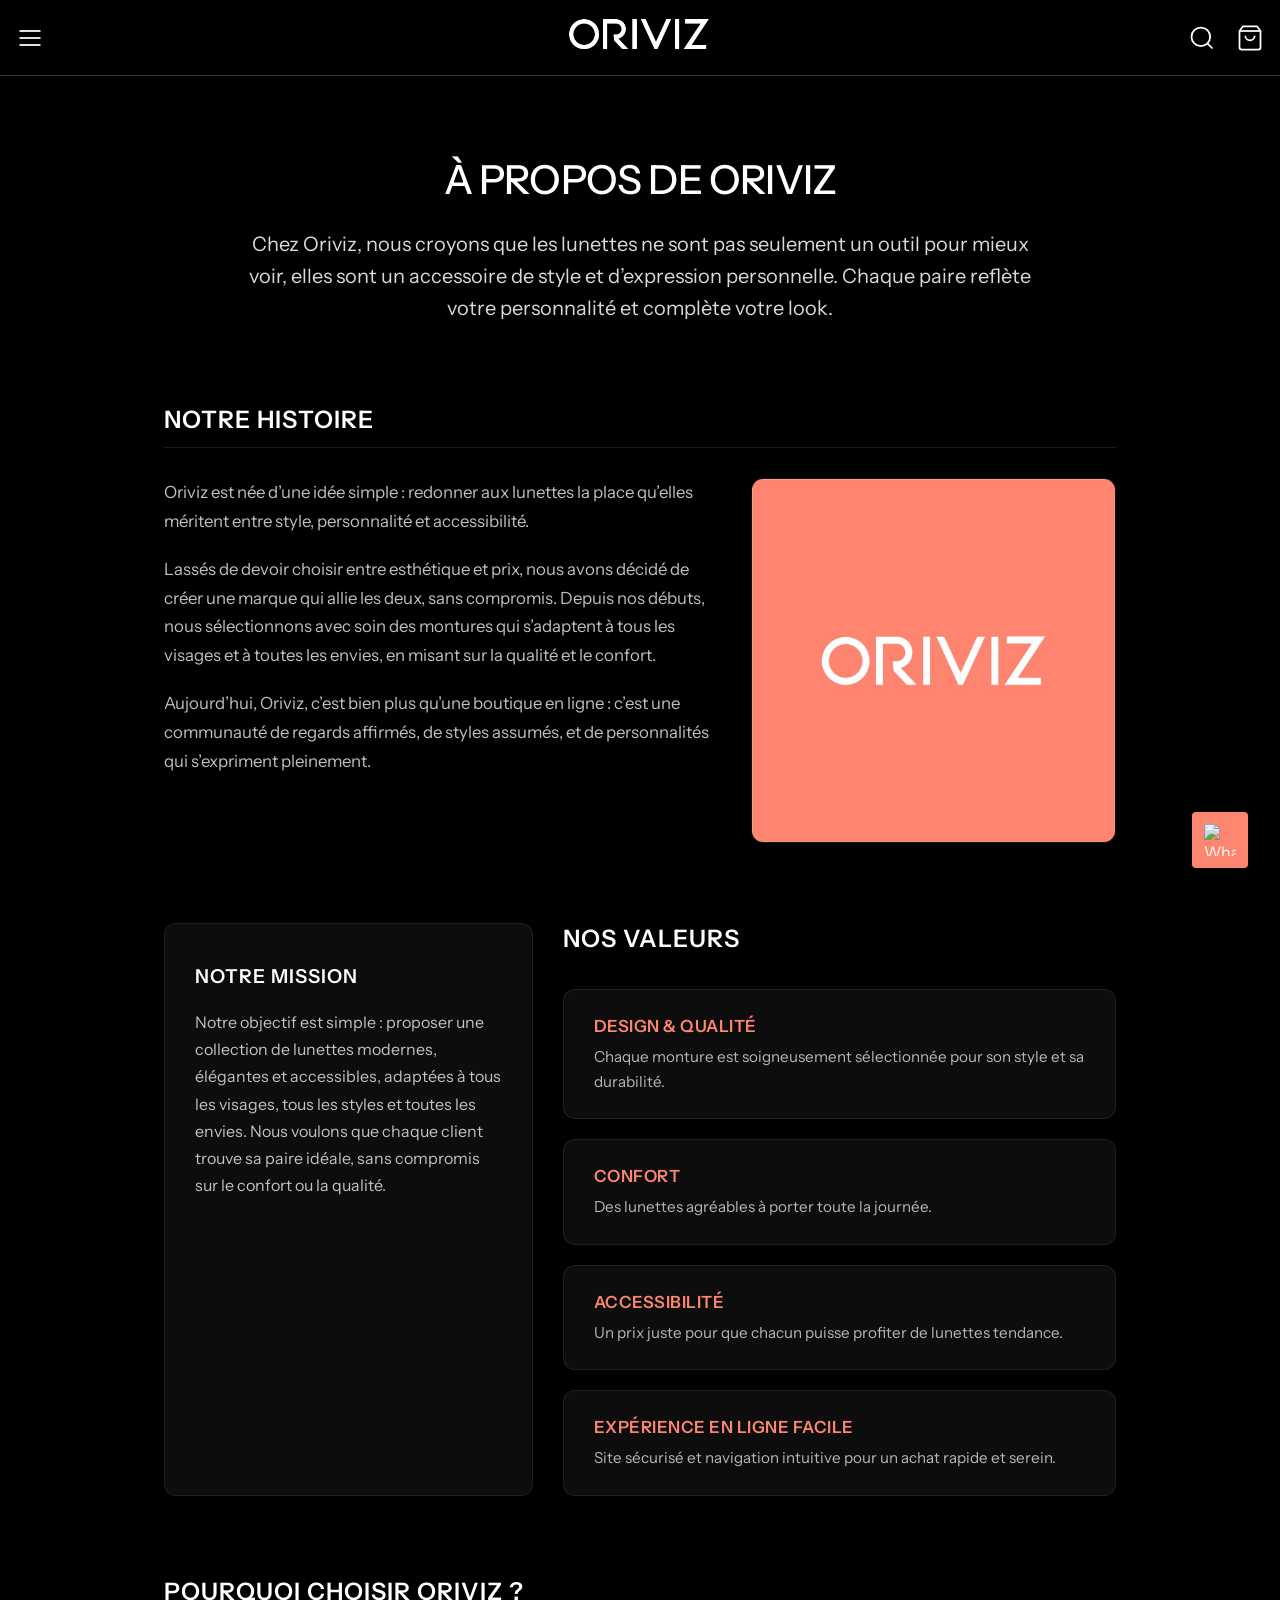
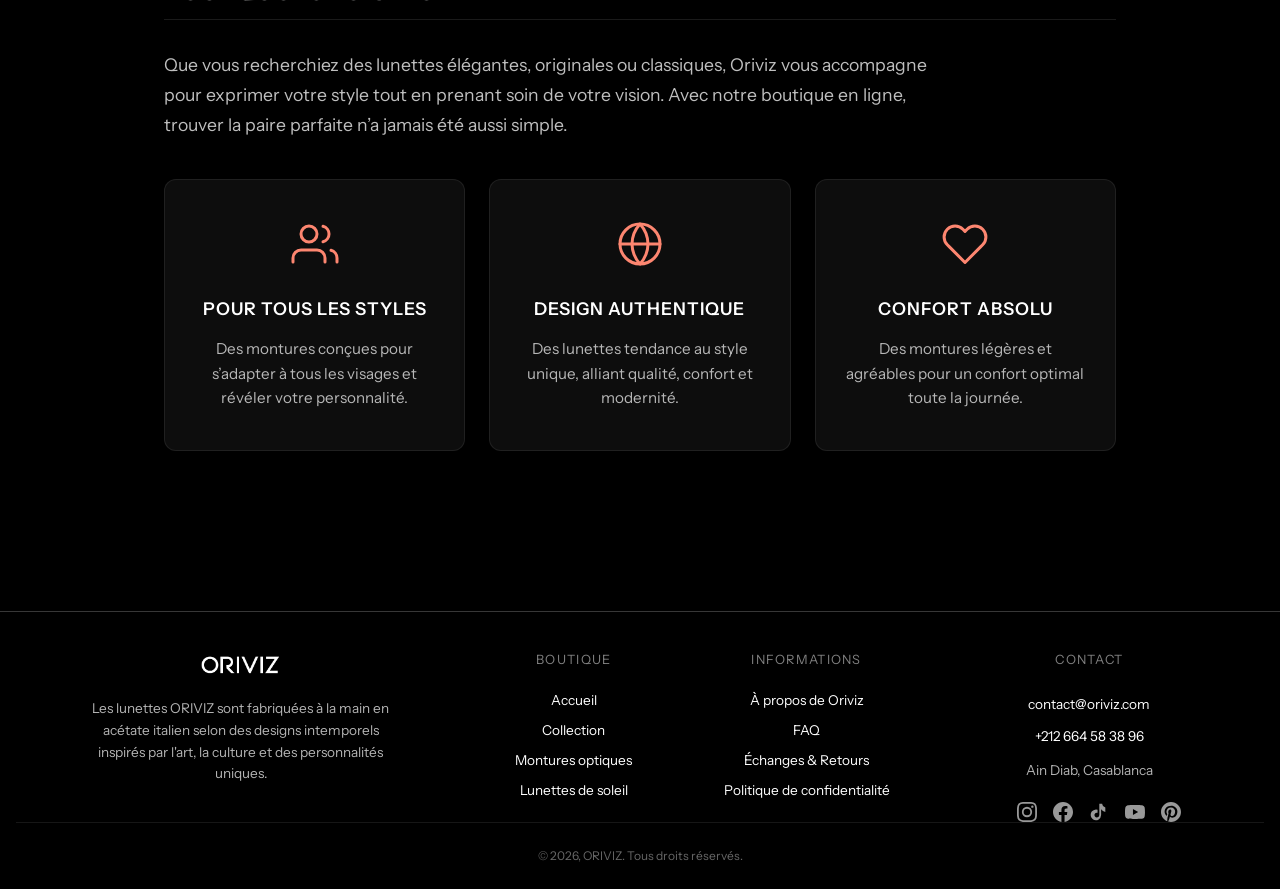
==== about.html @ ab77a243 "Initial commit – ORIVIZ website" ====
<!DOCTYPE html>
<html lang="fr">
<head>
  <meta charset="UTF-8">
  <meta name="viewport" content="width=device-width, initial-scale=1.0">
  <title>À Propos d'ORIVIZ | Histoire de la Marque &amp; Artisanat Marocain</title>
  <meta name="description" content="Découvrez l'histoire d'ORIVIZ : une marque marocaine de lunettes haut de gamme, artisanales, inspirées par l'art, le design et la culture urbaine.">
  <meta name="keywords" content="oriviz histoire, marque lunettes maroc, artisanat marocain, lunettes artisanales, brand lunettes casablanca, oriviz eyewear">
  <meta name="robots" content="index, follow">
  <meta property="og:title" content="À Propos d'ORIVIZ | Lunettes Artisanales au Maroc">
  <meta property="og:description" content="Oriviz redéfinit la lunetterie contemporaine avec des créations fabriquées à la main, inspirées par l'art et la culture.">
  <meta property="og:type" content="website">
  <meta property="og:locale" content="fr_MA">
  <link rel="stylesheet" href="/css/style.css">
  <link rel="icon" type="image/png" href="/images/favicon.png">
  <style>
    .about-page-main {
      flex: 1;
      padding: 80px 0;
      background-color: var(--color-bg);
      color: var(--color-text);
    }
    .about-container {
      max-width: 1000px;
      margin: 0 auto;
      padding: 0 24px;
    }
    
    /* Intro Hero */
    .about-hero {
      text-align: center;
      margin-bottom: 80px;
    }
    .about-title {
      font-size: 2.5rem;
      font-weight: 500;
      margin-bottom: 24px;
      text-transform: uppercase;
      letter-spacing: -0.02em;
      line-height: 1.2;
    }
    .about-subtitle {
      font-size: 1.25rem;
      line-height: 1.6;
      max-width: 800px;
      margin: 0 auto;
      color: rgba(255, 255, 255, 0.85);
      font-weight: 300;
    }

    /* Section styling */
    .about-section {
      margin-bottom: 80px;
    }
    .section-title {
      font-size: 1.5rem;
      font-weight: 600;
      text-transform: uppercase;
      letter-spacing: 1px;
      margin-bottom: 30px;
      border-bottom: 1px solid rgba(255, 255, 255, 0.1);
      padding-bottom: 12px;
      color: #ffffff;
    }

    /* Notre histoire grid */
    .history-grid {
      display: grid;
      grid-template-columns: 1fr;
      gap: 40px;
      line-height: 1.7;
      font-size: 1.05rem;
      color: rgba(255, 255, 255, 0.75);
    }
    @media (min-width: 768px) {
      .history-grid {
        grid-template-columns: 1.2fr 0.8fr;
        align-items: start;
      }
    }
    .history-text p {
      margin-bottom: 20px;
    }
    .history-text p:last-child {
      margin-bottom: 0;
    }

    /* Social Media Box */
    .social-box {
      background: #0d0d0d;
      border: 1px solid rgba(255, 255, 255, 0.08);
      border-radius: 12px;
      padding: 30px;
    }
    .social-box h3 {
      font-size: 1.1rem;
      font-weight: 600;
      text-transform: uppercase;
      letter-spacing: 1px;
      margin-bottom: 20px;
      color: #ffffff;
    }
    .social-links-list {
      display: flex;
      flex-direction: column;
      gap: 12px;
    }
    .social-item {
      display: flex;
      align-items: center;
      gap: 12px;
      color: rgba(255, 255, 255, 0.7);
      text-decoration: none;
      font-size: 0.95rem;
      transition: color var(--transition-fast), transform 0.2s ease;
    }
    .social-item:hover {
      color: var(--color-accent);
      transform: translateX(4px);
    }
    .social-item svg {
      width: 20px;
      height: 20px;
      fill: currentColor;
    }

    /* Mission & Values Grid */
    .mission-values-grid {
      display: grid;
      grid-template-columns: 1fr;
      gap: 30px;
      margin-top: 40px;
    }
    @media (min-width: 768px) {
      .mission-values-grid {
        grid-template-columns: 1.2fr 1.8fr;
      }
    }
    .mission-card {
      background: #0d0d0d;
      border: 1px solid rgba(255, 255, 255, 0.08);
      border-radius: 12px;
      padding: 40px 30px;
      line-height: 1.7;
      color: rgba(255, 255, 255, 0.75);
    }
    .mission-card h3 {
      font-size: 1.2rem;
      font-weight: 600;
      color: #ffffff;
      margin-bottom: 20px;
      text-transform: uppercase;
      letter-spacing: 1px;
    }
    .values-list {
      display: flex;
      flex-direction: column;
      gap: 20px;
    }
    .value-item {
      background: #0d0d0d;
      border: 1px solid rgba(255, 255, 255, 0.08);
      border-radius: 12px;
      padding: 24px 30px;
      transition: border-color var(--transition-fast);
    }
    .value-item:hover {
      border-color: rgba(255, 255, 255, 0.2);
    }
    .value-item strong {
      color: var(--color-accent);
      font-weight: 600;
      font-size: 1.05rem;
      display: block;
      margin-bottom: 6px;
      text-transform: uppercase;
      letter-spacing: 0.5px;
    }
    .value-item p {
      margin: 0;
      font-size: 0.95rem;
      color: rgba(255, 255, 255, 0.7);
      line-height: 1.6;
    }

    /* Why Us Section */
    .why-intro {
      max-width: 800px;
      font-size: 1.1rem;
      line-height: 1.7;
      color: rgba(255, 255, 255, 0.75);
      margin-bottom: 40px;
    }
    .why-grid {
      display: grid;
      grid-template-columns: repeat(3, 1fr);
      gap: 24px;
    }
    @media (max-width: 768px) {
      .why-grid {
        grid-template-columns: 1fr;
      }
    }
    .why-card {
      background: #0d0d0d;
      border: 1px solid rgba(255, 255, 255, 0.08);
      border-radius: 12px;
      padding: 40px 30px;
      text-align: center;
      transition: transform 0.3s ease, border-color 0.3s ease;
    }
    .why-card:hover {
      transform: translateY(-4px);
      border-color: var(--color-accent);
    }
    .why-card-icon {
      width: 48px;
      height: 48px;
      margin: 0 auto 24px;
      color: var(--color-accent);
    }
    .why-card h3 {
      font-size: 1.1rem;
      font-weight: 600;
      color: #ffffff;
      margin-bottom: 16px;
      text-transform: uppercase;
      letter-spacing: 1px;
    }
    .why-card p {
      font-size: 0.95rem;
      color: rgba(255, 255, 255, 0.7);
      line-height: 1.6;
      margin: 0;
    }
  </style>
</head>
<body>

  <!-- ====== OVERLAY ====== -->
  <div id="overlay" class="overlay"></div>

  <!-- ====== MENU DRAWER ====== -->
  <aside class="menu-drawer" aria-label="Navigation menu">
    <div class="drawer-header">
      <span style="font-size:0.85rem;">Menu</span>
      <button id="btn-menu-close" class="drawer-close" aria-label="Close menu">
        <svg viewBox="0 0 24 24" stroke="currentColor" fill="none" stroke-width="1.5"><line x1="18" y1="6" x2="6" y2="18"/><line x1="6" y1="6" x2="18" y2="18"/></svg>
        Fermer
      </button>
    </div>
    <nav id="drawer-nav"></nav>
    <div class="drawer-footer">
      <a href="https://www.instagram.com/oriviz.eyewear/" target="_blank" rel="noopener" aria-label="Instagram" style="display: inline-flex; align-items: center; justify-content: center; opacity: 0.6; transition: opacity 0.2s; color: inherit;"><svg viewBox="0 0 24 24" width="20" height="20" fill="currentColor"><path d="M12 2.163c3.204 0 3.584.012 4.85.07 3.252.148 4.771 1.691 4.919 4.919.058 1.265.069 1.645.069 4.849 0 3.205-.012 3.584-.069 4.849-.149 3.225-1.664 4.771-4.919 4.919-1.266.058-1.644.07-4.85.07-3.204 0-3.584-.012-4.849-.07-3.26-.149-4.771-1.699-4.919-4.92-.058-1.265-.07-1.644-.07-4.849 0-3.204.013-3.583.07-4.849.149-3.227 1.664-4.771 4.919-4.919 1.266-.057 1.645-.069 4.849-.069zM12 0C8.741 0 8.333.014 7.053.072 2.695.272.273 2.69.073 7.051.014 8.333 0 8.741 0 12c0 3.259.014 3.668.072 4.948.2 4.358 2.618 6.78 6.98 6.98 1.281.058 1.689.072 4.948.072 3.259 0 3.668-.014 4.948-.072 4.354-.2 6.782-2.618 6.979-6.98.059-1.28.073-1.689.073-4.948 0-3.259-.014-3.667-.072-4.947-.196-4.354-2.617-6.78-6.979-6.98C15.668.014 15.259 0 12 0zm0 5.838a6.162 6.162 0 100 12.324 6.162 6.162 0 000-12.324zM12 16a4 4 0 110-8 4 4 0 010 8zm6.406-11.845a1.44 1.44 0 100 2.881 1.44 1.44 0 000-2.881z"/></svg></a>
      <a href="https://www.facebook.com/oriviz.eyewear" target="_blank" rel="noopener" aria-label="Facebook" style="display: inline-flex; align-items: center; justify-content: center; opacity: 0.6; transition: opacity 0.2s; color: inherit;"><svg viewBox="0 0 24 24" width="20" height="20" fill="currentColor"><path d="M24 12.073c0-6.627-5.373-12-12-12s-12 5.373-12 12c0 5.99 4.388 10.954 10.125 11.854v-8.385H7.078v-3.47h3.047V9.43c0-3.007 1.792-4.669 4.533-4.669 1.312 0 2.686.235 2.686.235v2.953H15.83c-1.491 0-1.956.925-1.956 1.874v2.25h3.328l-.532 3.47h-2.796v8.385C19.612 23.027 24 18.062 24 12.073z"/></svg></a>
      <a href="https://www.tiktok.com/@oriviz.eyewear" target="_blank" rel="noopener" aria-label="TikTok" style="display: inline-flex; align-items: center; justify-content: center; opacity: 0.6; transition: opacity 0.2s; color: inherit;"><svg viewBox="0 0 24 24" width="20" height="20" fill="currentColor"><path d="M19.59 6.69a4.83 4.83 0 0 1-3.77-4.25V2h-3.45v13.67a2.89 2.89 0 0 1-5.2 1.74 2.89 2.89 0 0 1 2.31-4.64 2.93 2.93 0 0 1 .8.11V9.4a6.27 6.27 0 0 0-3.11-.12A6.35 6.35 0 0 0 2 15.63a6.35 6.35 0 0 0 9.21 5.56 6.3 6.3 0 0 0 3.32-5.46V8.66A8.3 8.3 0 0 0 19.59 12V6.69z"/></svg></a>
      <a href="https://www.youtube.com/@oriviz.eyewear" target="_blank" rel="noopener" aria-label="YouTube" style="display: inline-flex; align-items: center; justify-content: center; opacity: 0.6; transition: opacity 0.2s; color: inherit;"><svg viewBox="0 0 24 24" width="20" height="20" fill="currentColor"><path d="M23.498 6.163a3.003 3.003 0 0 0-2.11-2.11C19.518 3.545 12 3.545 12 3.545s-7.518 0-9.388.507a3.003 3.003 0 0 0-2.11 2.11C0 8.033 0 12 0 12s0 3.967.502 5.837a3.003 3.003 0 0 0 2.11 2.11c1.87.507 9.388.507 9.388.507s7.518 0 9.388-.507a3.003 3.003 0 0 0 2.11-2.11C24 15.967 24 12 24 12s0-3.967-.502-5.837zM9.545 15.568V8.432L15.818 12l-6.273 3.568z"/></svg></a>
      <a href="https://www.pinterest.com/oriviz/" target="_blank" rel="noopener" aria-label="Pinterest" style="display: inline-flex; align-items: center; justify-content: center; opacity: 0.6; transition: opacity 0.2s; color: inherit;"><svg viewBox="0 0 24 24" width="20" height="20" fill="currentColor"><path d="M12 0C5.373 0 0 5.373 0 12c0 5.084 3.163 9.426 7.627 11.174-.105-.949-.2-2.405.042-3.441.218-.937 1.407-5.965 1.407-5.965s-.359-.719-.359-1.782c0-1.668.967-2.914 2.171-2.914 1.023 0 1.518.769 1.518 1.69 0 1.029-.655 2.568-.994 3.995-.283 1.194.599 2.169 1.777 2.169 2.133 0 3.772-2.249 3.772-5.495 0-2.873-2.064-4.882-5.012-4.882-3.414 0-5.418 2.561-5.418 5.207 0 1.031.397 2.138.893 2.738a.36.36 0 0 1 .083.345l-.333 1.36c-.053.22-.174.267-.402.161-1.499-.698-2.436-2.889-2.436-4.649 0-3.785 2.75-7.262 7.929-7.262 4.163 0 7.398 2.967 7.398 6.931 0 4.136-2.607 7.464-6.227 7.464-1.216 0-2.359-.631-2.75-1.378l-.748 2.853c-.27 1.029-.999 2.321-1.49 3.116C9.937 23.77 10.942 24 12 24c6.627 0 12-5.373 12-12S18.627 0 12 0z"/></svg></a>
      <a href="https://www.linkedin.com/company/oriviz/" target="_blank" rel="noopener" aria-label="LinkedIn" style="display: inline-flex; align-items: center; justify-content: center; opacity: 0.6; transition: opacity 0.2s; color: inherit;"><svg viewBox="0 0 24 24" width="20" height="20" fill="currentColor"><path d="M20.447 20.452h-3.554v-5.569c0-1.328-.027-3.037-1.852-3.037-1.853 0-2.136 1.445-2.136 2.939v5.667H9.351V9h3.414v1.561h.046c.477-.9 1.637-1.85 3.37-1.85 3.601 0 4.267 2.37 4.267 5.455v6.286zM5.337 7.433c-1.144 0-2.063-.926-2.063-2.065 0-1.138.92-2.063 2.063-2.063 1.14 0 2.064.925 2.064 2.063 0 1.139-.925 2.065-2.064 2.065zm1.782 13.019H3.555V9h3.564v11.452zM22.225 0H1.771C.792 0 0 .774 0 1.729v20.542C0 23.227.792 24 1.771 24h20.451C23.2 24 24 23.227 24 22.271V1.729C24 .774 23.2 0 22.222 0h.003z"/></svg></a>
    </div>
  </aside>

  <!-- ====== CART DRAWER ====== -->
  <aside class="cart-drawer" aria-label="Shopping cart">
    <div class="drawer-header">
      <div class="cart-title-row">
        <h2>Votre panier</h2>
        <span>(<span id="cart-count">0</span>)</span>
      </div>
      <button id="btn-cart-close" class="drawer-close" aria-label="Close cart">
        <svg viewBox="0 0 24 24" stroke="currentColor" fill="none" stroke-width="1.5"><line x1="18" y1="6" x2="6" y2="18"/><line x1="6" y1="6" x2="18" y2="18"/></svg>
        Fermer
      </button>
    </div>
    <div class="cart-items" id="cart-items"></div>
    <div id="cart-empty" class="cart-empty-msg">Votre panier est actuellement vide.</div>
    <div class="cart-footer" id="cart-footer-section" style="display:none;">
      <div class="cart-subtotal">
        <span>Sous-total</span>
        <span id="cart-subtotal-amount">0,00 DH</span>
      </div>
      <div class="cart-shipping-note">Livraison gratuite sur tout le Maroc.</div>
      <button id="btn-checkout" class="btn-checkout">Passer la commande</button>
      <a href="#" id="cart-continue-shopping" class="cart-continue">Continuer vos achats</a>
    </div>
  </aside>

  <!-- ====== SEARCH MODAL ====== -->
  <div id="search-modal" class="search-modal">
    <div class="search-modal-inner">
      <div class="search-input-wrap">
        <svg viewBox="0 0 24 24"><circle cx="11" cy="11" r="8"/><line x1="21" y1="21" x2="16.65" y2="16.65"/></svg>
        <input type="text" id="search-input" placeholder="Rechercher des produits..." autocomplete="off">
        <button id="search-close" style="font-size:0.85rem;opacity:0.6;">ÉCHAP</button>
      </div>
      <div id="search-results" class="search-results"></div>
      <div class="search-close-hint">Appuyez sur ÉCHAP ou cliquez à l'extérieur pour fermer</div>
    </div>
  </div>

  <!-- ====== PRODUCT MODAL ====== -->
  <div id="product-modal" class="product-modal">
    <button id="modal-close" class="modal-close-btn" aria-label="Close">
      <svg viewBox="0 0 24 24" stroke="currentColor" fill="none" stroke-width="1.5"><line x1="18" y1="6" x2="6" y2="18"/><line x1="6" y1="6" x2="18" y2="18"/></svg>
    </button>
    <div class="product-modal-content">
      <div class="modal-image">
        <img id="modal-product-image" src="" alt="">
      </div>
      <div class="modal-details">
        <h2 id="modal-product-name"></h2>
        <div class="modal-price" id="modal-product-price"></div>
        <p class="modal-desc" id="modal-product-desc"></p>
        <button id="modal-add-btn" class="modal-add-btn" data-id="">Ajouter au panier</button>
      </div>
    </div>
  </div>

  <!-- ====== HEADER ====== -->
  <header class="site-header">
    <div class="header-inner">
      <div class="header-left">
        <button id="btn-menu" class="header-btn btn-menu-toggle" aria-label="Open menu">
          <svg viewBox="0 0 24 24"><line x1="3" y1="6" x2="21" y2="6"/><line x1="3" y1="12" x2="21" y2="12"/><line x1="3" y1="18" x2="21" y2="18"/></svg>
        </button>
      </div>

      <div class="header-center">
        <a href="/" class="logo-link">
          <img class="logo-img" src="/images/logo.png" alt="ORIVIZ">
        </a>
      </div>

      <div class="header-right">
        <button id="btn-search" class="header-btn" aria-label="Search">
          <svg viewBox="0 0 24 24"><circle cx="11" cy="11" r="8"/><line x1="21" y1="21" x2="16.65" y2="16.65"/></svg>
        </button>
        <button id="btn-cart" class="header-btn" aria-label="Cart">
          <svg viewBox="0 0 24 24"><path d="M6 2L3 6v14a2 2 0 002 2h14a2 2 0 002-2V6l-3-4z"/><line x1="3" y1="6" x2="21" y2="6"/><path d="M16 10a4 4 0 01-8 0"/></svg>
          <span id="header-cart-count" class="cart-count" style="display:none;">0</span>
        </button>
      </div>
    </div>
  </header>

  <!-- ====== MAIN CONTENT ====== -->
  <main class="about-page-main">
    <div class="about-container">
      
      <!-- Hero Header -->
      <section class="about-hero">
        <h1 class="about-title">À propos de Oriviz</h1>
        <p class="about-subtitle">
          Chez Oriviz, nous croyons que les lunettes ne sont pas seulement un outil pour mieux voir, elles sont un accessoire de style et d’expression personnelle. Chaque paire reflète votre personnalité et complète votre look.
        </p>
      </section>

      <!-- Notre histoire section -->
      <section class="about-section">
        <h2 class="section-title">Notre histoire</h2>
        <div class="history-grid">
          <div class="history-text">
            <p>
              Oriviz est née d’une idée simple : redonner aux lunettes la place qu’elles méritent entre style, personnalité et accessibilité.
            </p>
            <p>
              Lassés de devoir choisir entre esthétique et prix, nous avons décidé de créer une marque qui allie les deux, sans compromis. Depuis nos débuts, nous sélectionnons avec soin des montures qui s’adaptent à tous les visages et à toutes les envies, en misant sur la qualité et le confort.
            </p>
            <p>
              Aujourd’hui, Oriviz, c’est bien plus qu’une boutique en ligne : c’est une communauté de regards affirmés, de styles assumés, et de personnalités qui s’expriment pleinement.
            </p>
          </div>
          
          <div class="history-side">
            <div class="about-brand-img-wrap">
              <img src="/images/oriviz-brand.png" alt="Oriviz Brand" style="width: 100%; border-radius: 12px; display: block; border: 1px solid rgba(255,255,255,0.08);">
            </div>
          </div>
        </div>
      </section>

      <!-- Notre mission & Nos valeurs section -->
      <section class="about-section">
        <div class="mission-values-grid">
          <!-- Mission -->
          <div class="mission-card">
            <h3>Notre mission</h3>
            <p>
              Notre objectif est simple : proposer une collection de lunettes modernes, élégantes et accessibles, adaptées à tous les visages, tous les styles et toutes les envies. Nous voulons que chaque client trouve sa paire idéale, sans compromis sur le confort ou la qualité.
            </p>
          </div>
          
          <!-- Values -->
          <div class="values-list">
            <h2 class="section-title" style="margin-bottom:15px; border-bottom:none; padding-bottom:0;">Nos valeurs</h2>
            <div class="value-item">
              <strong>Design & qualité</strong>
              <p>Chaque monture est soigneusement sélectionnée pour son style et sa durabilité.</p>
            </div>
            <div class="value-item">
              <strong>Confort</strong>
              <p>Des lunettes agréables à porter toute la journée.</p>
            </div>
            <div class="value-item">
              <strong>Accessibilité</strong>
              <p>Un prix juste pour que chacun puisse profiter de lunettes tendance.</p>
            </div>
            <div class="value-item">
              <strong>Expérience en ligne facile</strong>
              <p>Site sécurisé et navigation intuitive pour un achat rapide et serein.</p>
            </div>
          </div>
        </div>
      </section>

      <!-- Pourquoi choisir Oriviz section -->
      <section class="about-section">
        <h2 class="section-title">Pourquoi choisir Oriviz ?</h2>
        <p class="why-intro">
          Que vous recherchiez des lunettes élégantes, originales ou classiques, Oriviz vous accompagne pour exprimer votre style tout en prenant soin de votre vision. Avec notre boutique en ligne, trouver la paire parfaite n’a jamais été aussi simple.
        </p>
        <div class="why-grid">
          <!-- Card 1 -->
          <div class="why-card">
            <svg class="why-card-icon" viewBox="0 0 24 24" fill="none" stroke="currentColor" stroke-width="1.5" stroke-linecap="round" stroke-linejoin="round">
              <path d="M17 21v-2a4 4 0 0 0-4-4H5a4 4 0 0 0-4 4v2"></path>
              <circle cx="9" cy="7" r="4"></circle>
              <path d="M23 21v-2a4 4 0 0 0-3-3.87"></path>
              <path d="M16 3.13a4 4 0 0 1 0 7.75"></path>
            </svg>
            <h3>Pour Tous les Styles</h3>
            <p>Des montures conçues pour s’adapter à tous les visages et révéler votre personnalité.</p>
          </div>

          <!-- Card 2 -->
          <div class="why-card">
            <svg class="why-card-icon" viewBox="0 0 24 24" fill="none" stroke="currentColor" stroke-width="1.5" stroke-linecap="round" stroke-linejoin="round">
              <circle cx="12" cy="12" r="10"></circle>
              <line x1="2" y1="12" x2="22" y2="12"></line>
              <path d="M12 2a15.3 15.3 0 0 1 4 10 15.3 15.3 0 0 1-4 10 15.3 15.3 0 0 1-4-10 15.3 15.3 0 0 1 4-10z"></path>
            </svg>
            <h3>Design Authentique</h3>
            <p>Des lunettes tendance au style unique, alliant qualité, confort et modernité.</p>
          </div>

          <!-- Card 3 -->
          <div class="why-card">
            <svg class="why-card-icon" viewBox="0 0 24 24" fill="none" stroke="currentColor" stroke-width="1.5" stroke-linecap="round" stroke-linejoin="round">
              <path d="M20.84 4.61a5.5 5.5 0 0 0-7.78 0L12 5.67l-1.06-1.06a5.5 5.5 0 0 0-7.78 7.78l1.06 1.06L12 21.23l7.78-7.78 1.06-1.06a5.5 5.5 0 0 0 0-7.78z"></path>
            </svg>
            <h3>Confort Absolu</h3>
            <p>Des montures légères et agréables pour un confort optimal toute la journée.</p>
          </div>
        </div>
      </section>

    </div>
  </main>

  <!-- ====== FOOTER ====== -->
  <footer class="site-footer">
    <div class="footer-grid">
      <div class="footer-col">
        <h3>Boutique</h3>
        <div id="footer-links"></div>
      </div>
      <div class="footer-col">
        <h3>Informations</h3>
        <a href="/contact">Échanges &amp; Retours</a>
        <a href="/contact">FAQ</a>
        <a href="/contact">Politique de confidentialité</a>
      </div>
      <div class="footer-col">
        <h3>Suivez-nous</h3>
        <div class="footer-social-row" style="display: flex; gap: 16px; margin-top: 12px; align-items: center;">
          <a href="https://www.instagram.com/oriviz.eyewear/" target="_blank" rel="noopener" aria-label="Instagram" style="display: inline-flex; align-items: center; justify-content: center; opacity: 0.6; transition: opacity 0.2s; color: inherit;"><svg viewBox="0 0 24 24" width="20" height="20" fill="currentColor"><path d="M12 2.163c3.204 0 3.584.012 4.85.07 3.252.148 4.771 1.691 4.919 4.919.058 1.265.069 1.645.069 4.849 0 3.205-.012 3.584-.069 4.849-.149 3.225-1.664 4.771-4.919 4.919-1.266.058-1.644.07-4.85.07-3.204 0-3.584-.012-4.849-.07-3.26-.149-4.771-1.699-4.919-4.92-.058-1.265-.07-1.644-.07-4.849 0-3.204.013-3.583.07-4.849.149-3.227 1.664-4.771 4.919-4.919 1.266-.057 1.645-.069 4.849-.069zM12 0C8.741 0 8.333.014 7.053.072 2.695.272.273 2.69.073 7.051.014 8.333 0 8.741 0 12c0 3.259.014 3.668.072 4.948.2 4.358 2.618 6.78 6.98 6.98 1.281.058 1.689.072 4.948.072 3.259 0 3.668-.014 4.948-.072 4.354-.2 6.782-2.618 6.979-6.98.059-1.28.073-1.689.073-4.948 0-3.259-.014-3.667-.072-4.947-.196-4.354-2.617-6.78-6.979-6.98C15.668.014 15.259 0 12 0zm0 5.838a6.162 6.162 0 100 12.324 6.162 6.162 0 000-12.324zM12 16a4 4 0 110-8 4 4 0 010 8zm6.406-11.845a1.44 1.44 0 100 2.881 1.44 1.44 0 000-2.881z"/></svg></a>
          <a href="https://www.facebook.com/oriviz.eyewear" target="_blank" rel="noopener" aria-label="Facebook" style="display: inline-flex; align-items: center; justify-content: center; opacity: 0.6; transition: opacity 0.2s; color: inherit;"><svg viewBox="0 0 24 24" width="20" height="20" fill="currentColor"><path d="M24 12.073c0-6.627-5.373-12-12-12s-12 5.373-12 12c0 5.99 4.388 10.954 10.125 11.854v-8.385H7.078v-3.47h3.047V9.43c0-3.007 1.792-4.669 4.533-4.669 1.312 0 2.686.235 2.686.235v2.953H15.83c-1.491 0-1.956.925-1.956 1.874v2.25h3.328l-.532 3.47h-2.796v8.385C19.612 23.027 24 18.062 24 12.073z"/></svg></a>
          <a href="https://www.tiktok.com/@oriviz.eyewear" target="_blank" rel="noopener" aria-label="TikTok" style="display: inline-flex; align-items: center; justify-content: center; opacity: 0.6; transition: opacity 0.2s; color: inherit;"><svg viewBox="0 0 24 24" width="20" height="20" fill="currentColor"><path d="M19.59 6.69a4.83 4.83 0 0 1-3.77-4.25V2h-3.45v13.67a2.89 2.89 0 0 1-5.2 1.74 2.89 2.89 0 0 1 2.31-4.64 2.93 2.93 0 0 1 .8.11V9.4a6.27 6.27 0 0 0-3.11-.12A6.35 6.35 0 0 0 2 15.63a6.35 6.35 0 0 0 9.21 5.56 6.3 6.3 0 0 0 3.32-5.46V8.66A8.3 8.3 0 0 0 19.59 12V6.69z"/></svg></a>
          <a href="https://www.youtube.com/@oriviz.eyewear" target="_blank" rel="noopener" aria-label="YouTube" style="display: inline-flex; align-items: center; justify-content: center; opacity: 0.6; transition: opacity 0.2s; color: inherit;"><svg viewBox="0 0 24 24" width="20" height="20" fill="currentColor"><path d="M23.498 6.163a3.003 3.003 0 0 0-2.11-2.11C19.518 3.545 12 3.545 12 3.545s-7.518 0-9.388.507a3.003 3.003 0 0 0-2.11 2.11C0 8.033 0 12 0 12s0 3.967.502 5.837a3.003 3.003 0 0 0 2.11 2.11c1.87.507 9.388.507 9.388.507s7.518 0 9.388-.507a3.003 3.003 0 0 0 2.11-2.11C24 15.967 24 12 24 12s0-3.967-.502-5.837zM9.545 15.568V8.432L15.818 12l-6.273 3.568z"/></svg></a>
          <a href="https://www.pinterest.com/oriviz/" target="_blank" rel="noopener" aria-label="Pinterest" style="display: inline-flex; align-items: center; justify-content: center; opacity: 0.6; transition: opacity 0.2s; color: inherit;"><svg viewBox="0 0 24 24" width="20" height="20" fill="currentColor"><path d="M12 0C5.373 0 0 5.373 0 12c0 5.084 3.163 9.426 7.627 11.174-.105-.949-.2-2.405.042-3.441.218-.937 1.407-5.965 1.407-5.965s-.359-.719-.359-1.782c0-1.668.967-2.914 2.171-2.914 1.023 0 1.518.769 1.518 1.69 0 1.029-.655 2.568-.994 3.995-.283 1.194.599 2.169 1.777 2.169 2.133 0 3.772-2.249 3.772-5.495 0-2.873-2.064-4.882-5.012-4.882-3.414 0-5.418 2.561-5.418 5.207 0 1.031.397 2.138.893 2.738a.36.36 0 0 1 .083.345l-.333 1.36c-.053.22-.174.267-.402.161-1.499-.698-2.436-2.889-2.436-4.649 0-3.785 2.75-7.262 7.929-7.262 4.163 0 7.398 2.967 7.398 6.931 0 4.136-2.607 7.464-6.227 7.464-1.216 0-2.359-.631-2.75-1.378l-.748 2.853c-.27 1.029-.999 2.321-1.49 3.116C9.937 23.77 10.942 24 12 24c6.627 0 12-5.373 12-12S18.627 0 12 0z"/></svg></a>
          <a href="https://www.linkedin.com/company/oriviz/" target="_blank" rel="noopener" aria-label="LinkedIn" style="display: inline-flex; align-items: center; justify-content: center; opacity: 0.6; transition: opacity 0.2s; color: inherit;"><svg viewBox="0 0 24 24" width="20" height="20" fill="currentColor"><path d="M20.447 20.452h-3.554v-5.569c0-1.328-.027-3.037-1.852-3.037-1.853 0-2.136 1.445-2.136 2.939v5.667H9.351V9h3.414v1.561h.046c.477-.9 1.637-1.85 3.37-1.85 3.601 0 4.267 2.37 4.267 5.455v6.286zM5.337 7.433c-1.144 0-2.063-.926-2.063-2.065 0-1.138.92-2.063 2.063-2.063 1.14 0 2.064.925 2.064 2.063 0 1.139-.925 2.065-2.064 2.065zm1.782 13.019H3.555V9h3.564v11.452zM22.225 0H1.771C.792 0 0 .774 0 1.729v20.542C0 23.227.792 24 1.771 24h20.451C23.2 24 24 23.227 24 22.271V1.729C24 .774 23.2 0 22.222 0h.003z"/></svg></a>
        </div>
      </div>
    </div>
    <div class="footer-bottom">
      <span>&copy; 2026, ORIVIZ</span>
    </div>
  </footer>

  <!-- Scripts -->
  <script src="/js/config.js"></script>
  <script src="/js/cart.js"></script>
  <script src="/js/app.js"></script>
</body>
</html>
---- css/style.css ----
/* ============================================
   LOHAUSE CLONE — MAIN STYLESHEET
   ============================================ */

/* --- Google Fonts --- */
@import url('https://fonts.googleapis.com/css2?family=Instrument+Sans:ital,wght@0,400;0,500;0,600;0,700;1,400;1,700&display=swap');

/* --- CSS Variables / Design Tokens --- */
:root {
  --color-bg: #000000;
  --color-text: #ffffff;
  --color-accent: #FD8670;
  --color-accent-contrast: #ffffff;
  --color-gridline: #6e6e6e;
  --color-bg-alt: #111111;
  --color-product-bg: #EBEBEB;

  --font-body: 'Instrument Sans', sans-serif;
  --font-heading: 'Instrument Sans', sans-serif;

  --gridline-width: 1px;
  --border-color: rgba(110, 110, 110, 0.5);

  --transition-fast: 0.2s ease;
  --transition-medium: 0.35s cubic-bezier(0.4, 0, 0.2, 1);
  --transition-slow: 0.5s cubic-bezier(0.4, 0, 0.2, 1);

  --header-height: 75px;
  --drawer-width: 420px;
  --z-header: 100;
  --z-drawer: 200;
  --z-overlay: 150;
  --z-modal: 300;
}

/* --- Reset & Base --- */
*,
*::before,
*::after {
  margin: 0;
  padding: 0;
  box-sizing: border-box;
}

html {
  font-size: 100%;
  line-height: 1.5;
  scroll-behavior: smooth;
  -webkit-font-smoothing: antialiased;
  -moz-osx-font-smoothing: grayscale;
}

body {
  font-family: var(--font-body);
  font-weight: 400;
  background-color: var(--color-bg);
  color: var(--color-text);
  min-height: 100vh;
  display: flex;
  flex-direction: column;
  overflow-x: hidden;
}

::selection {
  background-color: var(--color-text);
  color: var(--color-bg);
}

a {
  color: inherit;
  text-decoration: none;
}

ul, ol {
  list-style: none;
}

img {
  max-width: 100%;
  height: auto;
  display: block;
}

button {
  font-family: inherit;
  cursor: pointer;
  border: none;
  background: none;
  color: inherit;
  font-size: inherit;
}

input {
  font-family: inherit;
  font-size: inherit;
}

/* --- Typography --- */
h1, h2, h3, h4, h5, h6 {
  font-family: var(--font-heading);
  font-weight: 400;
  line-height: 1.3;
  letter-spacing: 0;
}

/* ============================================
   HEADER / NAVBAR
   ============================================ */
.site-header {
  position: sticky;
  top: 0;
  z-index: var(--z-header);
  background-color: var(--color-bg);
  border-bottom: var(--gridline-width) solid var(--border-color);
  backdrop-filter: blur(12px);
  -webkit-backdrop-filter: blur(12px);
}

.header-inner {
  display: flex;
  align-items: center;
  justify-content: space-between;
  height: var(--header-height);
  padding: 0 1rem;
}

.header-left,
.header-right {
  display: flex;
  align-items: center;
  gap: 1.25rem;
  flex: 1;
}

.header-right {
  justify-content: flex-end;
}

.header-center {
  display: flex;
  align-items: center;
  justify-content: center;
}

.logo-link img {
  height: 54px;
  width: auto;
  transition: opacity var(--transition-fast);
}

.logo-link:hover img {
  opacity: 0.75;
}

.header-btn {
  display: flex;
  align-items: center;
  gap: 0.35rem;
  font-size: 0.85rem;
  letter-spacing: 0.02em;
  padding: 0.4rem 0;
  position: relative;
  transition: opacity var(--transition-fast);
}

.header-btn:hover {
  opacity: 0.7;
}

.header-btn svg {
  width: 28px;
  height: 28px;
  stroke: currentColor;
  fill: none;
  stroke-width: 1.5;
}

.cart-count {
  font-size: 0.75rem;
  min-width: 16px;
  height: 16px;
  display: inline-flex;
  align-items: center;
  justify-content: center;
  background: var(--color-accent);
  color: var(--color-accent-contrast);
  border-radius: 50%;
  font-weight: 600;
}



/* ============================================
   OVERLAY (shared)
   ============================================ */
.overlay {
  position: fixed;
  inset: 0;
  background: rgba(0, 0, 0, 0.6);
  z-index: var(--z-overlay);
  opacity: 0;
  visibility: hidden;
  transition: opacity var(--transition-medium), visibility var(--transition-medium);
  backdrop-filter: blur(4px);
}

.overlay.active {
  opacity: 1;
  visibility: visible;
}

/* ============================================
   MENU DRAWER
   ============================================ */
.menu-drawer {
  position: fixed;
  top: 0;
  left: 0;
  width: min(85vw, var(--drawer-width));
  height: 100vh;
  height: 100dvh;
  background-color: var(--color-bg);
  z-index: var(--z-drawer);
  transform: translateX(-100%);
  transition: transform var(--transition-slow);
  display: flex;
  flex-direction: column;
  border-right: var(--gridline-width) solid var(--border-color);
  overflow-y: auto;
}

.menu-drawer.open {
  transform: translateX(0);
}

.drawer-header {
  display: flex;
  align-items: center;
  justify-content: space-between;
  padding: 1rem;
  border-bottom: var(--gridline-width) solid var(--border-color);
  min-height: var(--header-height);
}

.drawer-close {
  font-size: 0.85rem;
  display: flex;
  align-items: center;
  gap: 0.35rem;
  transition: opacity var(--transition-fast);
}

.drawer-close:hover {
  opacity: 0.7;
}

.drawer-close svg {
  width: 18px;
  height: 18px;
}

.menu-drawer nav {
  padding: 2rem 1.5rem;
  display: flex;
  flex-direction: column;
  gap: 0;
}

.menu-drawer nav a {
  display: block;
  padding: 0.85rem 0;
  font-size: 1.1rem;
  border-bottom: var(--gridline-width) solid var(--border-color);
  transition: color var(--transition-fast), padding-left var(--transition-fast);
}

.menu-drawer nav a:hover {
  color: var(--color-accent);
  padding-left: 0.5rem;
}

.menu-drawer .drawer-footer {
  margin-top: auto;
  padding: 1.5rem;
  border-top: var(--gridline-width) solid var(--border-color);
  display: flex;
  align-items: center;
  gap: 1.25rem;
}

.menu-drawer .drawer-footer a {
  font-size: 0.8rem;
  opacity: 0.6;
  transition: opacity var(--transition-fast);
  display: inline-flex;
  align-items: center;
  justify-content: center;
}

.menu-drawer .drawer-footer a:hover {
  opacity: 1;
}

/* ============================================
   CART DRAWER
   ============================================ */
.cart-drawer {
  position: fixed;
  top: 0;
  right: 0;
  width: min(90vw, var(--drawer-width));
  height: 100vh;
  height: 100dvh;
  background-color: var(--color-bg);
  z-index: var(--z-drawer);
  transform: translateX(100%);
  transition: transform var(--transition-slow);
  display: flex;
  flex-direction: column;
  border-left: var(--gridline-width) solid var(--border-color);
}

.cart-drawer.open {
  transform: translateX(0);
}

.cart-drawer .drawer-header {
  flex-shrink: 0;
}

.cart-title-row {
  display: flex;
  align-items: baseline;
  gap: 0.5rem;
}

.cart-title-row h2 {
  font-size: 1rem;
  font-weight: 400;
}

.cart-title-row span {
  font-size: 0.8rem;
  opacity: 0.5;
}

.cart-items {
  flex: 1;
  overflow-y: auto;
  padding: 1rem;
}

.cart-empty-msg {
  text-align: center;
  padding: 3rem 1rem;
  opacity: 0.5;
  font-size: 0.9rem;
}

.cart-item {
  display: flex;
  gap: 1rem;
  padding: 1rem 0;
  border-bottom: var(--gridline-width) solid var(--border-color);
  animation: fadeSlideIn 0.3s ease;
}

@keyframes fadeSlideIn {
  from {
    opacity: 0;
    transform: translateY(8px);
  }
  to {
    opacity: 1;
    transform: translateY(0);
  }
}

.cart-item-image {
  width: 80px;
  height: 80px;
  flex-shrink: 0;
  background: var(--color-bg-alt);
  overflow: hidden;
}

.cart-item-image img {
  width: 100%;
  height: 100%;
  object-fit: cover;
}

.cart-item-details {
  flex: 1;
  display: flex;
  flex-direction: column;
  justify-content: space-between;
}

.cart-item-name {
  font-size: 0.85rem;
  font-weight: 500;
}

.cart-item-price {
  font-size: 0.8rem;
  opacity: 0.7;
}

.cart-item-actions {
  display: flex;
  align-items: center;
  gap: 0.75rem;
}

.qty-btn {
  width: 28px;
  height: 28px;
  display: flex;
  align-items: center;
  justify-content: center;
  border: var(--gridline-width) solid var(--border-color);
  font-size: 0.9rem;
  transition: all var(--transition-fast);
}

.qty-btn:hover {
  border-color: var(--color-accent);
  color: var(--color-accent);
}

.cart-item-qty {
  font-size: 0.85rem;
  min-width: 1.5rem;
  text-align: center;
}

.cart-item-remove {
  margin-left: auto;
  font-size: 0.75rem;
  text-decoration: underline;
  opacity: 0.5;
  transition: opacity var(--transition-fast);
}

.cart-item-remove:hover {
  opacity: 1;
}

.cart-footer {
  flex-shrink: 0;
  padding: 1rem;
  border-top: var(--gridline-width) solid var(--border-color);
}

.cart-subtotal {
  display: flex;
  justify-content: space-between;
  align-items: center;
  font-size: 0.9rem;
  margin-bottom: 0.5rem;
}

.cart-shipping-note {
  font-size: 0.75rem;
  opacity: 0.5;
  margin-bottom: 1rem;
}

.btn-checkout {
  display: block;
  width: 100%;
  padding: 0.85rem;
  text-align: center;
  background: var(--color-accent);
  color: var(--color-accent-contrast);
  font-weight: 600;
  font-size: 0.85rem;
  text-transform: uppercase;
  letter-spacing: 0.1em;
  border: var(--gridline-width) solid var(--color-accent);
  border-radius: 9999px;
  transition: all var(--transition-fast);
}

.btn-checkout:hover {
  background: var(--color-text);
  border-color: var(--color-text);
  color: var(--color-bg);
}

.btn-checkout::after {
  content: '\00a0\2192';
}

.cart-continue {
  display: block;
  text-align: center;
  margin-top: 0.75rem;
  font-size: 0.8rem;
  text-decoration: underline;
  opacity: 0.6;
  transition: opacity var(--transition-fast);
}

.cart-continue:hover {
  opacity: 1;
}

/* ============================================
   SEARCH MODAL
   ============================================ */
.search-modal {
  position: fixed;
  inset: 0;
  z-index: var(--z-modal);
  background: rgba(0,0,0,0.85);
  backdrop-filter: blur(12px);
  display: flex;
  align-items: flex-start;
  justify-content: center;
  padding-top: 15vh;
  opacity: 0;
  visibility: hidden;
  transition: opacity var(--transition-medium), visibility var(--transition-medium);
}

.search-modal.active {
  opacity: 1;
  visibility: visible;
}

.search-modal-inner {
  width: min(90vw, 600px);
  transform: translateY(-20px);
  transition: transform var(--transition-medium);
}

.search-modal.active .search-modal-inner {
  transform: translateY(0);
}

.search-input-wrap {
  display: flex;
  align-items: center;
  gap: 0.75rem;
  border-bottom: 2px solid var(--color-text);
  padding-bottom: 0.75rem;
}

.search-input-wrap svg {
  width: 22px;
  height: 22px;
  stroke: currentColor;
  fill: none;
  stroke-width: 1.5;
  flex-shrink: 0;
}

.search-input-wrap input {
  flex: 1;
  background: transparent;
  border: none;
  outline: none;
  color: var(--color-text);
  font-size: 1.25rem;
  letter-spacing: 0.02em;
}

.search-input-wrap input::placeholder {
  color: rgba(255,255,255,0.4);
}

.search-results {
  margin-top: 1.5rem;
  max-height: 50vh;
  overflow-y: auto;
}

.search-result-item {
  display: flex;
  align-items: center;
  gap: 1rem;
  padding: 0.75rem 0;
  border-bottom: var(--gridline-width) solid var(--border-color);
  cursor: pointer;
  transition: padding-left var(--transition-fast);
}

.search-result-item:hover {
  padding-left: 0.5rem;
}

.search-result-item img {
  width: 50px;
  height: 50px;
  object-fit: cover;
  background: var(--color-bg-alt);
}

.search-result-info {
  flex: 1;
}

.search-result-info .name {
  font-size: 0.9rem;
}

.search-result-info .price {
  font-size: 0.8rem;
  opacity: 0.6;
}

.search-close-hint {
  text-align: center;
  margin-top: 2rem;
  font-size: 0.75rem;
  opacity: 0.4;
}

/* ============================================
   MARQUEE / SCROLLING TEXT
   ============================================ */
.marquee-section {
  border-bottom: var(--gridline-width) solid var(--border-color);
  overflow: hidden;
  padding: 0.4rem 0;
  background: var(--color-bg);
}

.marquee-container {
  overflow: hidden;
  width: 100%;
}

.marquee-track {
  display: flex;
  width: max-content;
  animation: marquee-scroll 80s linear infinite;
}

.marquee-track span {
  white-space: nowrap;
  font-size: 0.62rem;
  letter-spacing: 0.15em;
  text-transform: uppercase;
  padding: 0 1.5rem;
  opacity: 0.7;
}

.marquee-track span::before {
  content: '\2022';
  margin-right: 1.5rem;
  color: inherit;
}

@keyframes marquee-scroll {
  0% {
    transform: translateX(0);
  }
  100% {
    transform: translateX(-50%);
  }
}

/* Yellow variant */
.marquee-section--accent {
  background: var(--color-accent);
  color: var(--color-accent-contrast);
}

.section--accent .section-heading {
  background: var(--color-accent);
  color: var(--color-accent-contrast);
}

.section--accent .product-card-info {
  background: var(--color-accent);
  color: var(--color-accent-contrast);
  border-top: var(--gridline-width) solid var(--border-color);
}

.section--accent .product-card-image {
  background: var(--color-product-bg);
}

.marquee-section--accent .marquee-track span {
  opacity: 1;
}

.marquee-section--accent .marquee-track span::before {
  color: var(--color-accent-contrast);
}

/* ============================================
   HERO SECTION
   ============================================ */
.hero-section {
  position: relative;
  width: 100%;
  overflow: hidden;
  border-bottom: var(--gridline-width) solid var(--border-color);
}

.hero-slider {
  position: relative;
  width: 100%;
  aspect-ratio: 16 / 9;
}

@media (max-width: 767px) {
  .hero-slider {
    aspect-ratio: 4 / 5;
  }
}

.hero-slide {
  position: absolute;
  inset: 0;
  opacity: 0;
  transition: opacity 1.2s ease;
}

.hero-slide.active {
  opacity: 1;
}

.hero-slide img {
  width: 100%;
  height: 100%;
  object-fit: cover;
}

.hero-overlay {
  position: absolute;
  inset: 0;
  background: linear-gradient(to top, rgba(0,0,0,0.5) 0%, transparent 50%);
}

.hero-content {
  position: absolute;
  inset: 0;
  display: flex;
  flex-direction: column;
  align-items: center;
  justify-content: center;
  text-align: center;
  padding: 24px;
  z-index: 10;
  background: rgba(0, 0, 0, 0.45);
}

.hero-title {
  font-size: 3rem;
  font-weight: 700;
  text-transform: uppercase;
  letter-spacing: -0.02em;
  margin-bottom: 16px;
  color: var(--color-accent);
  max-width: 800px;
  line-height: 1.15;
  text-shadow: 0 2px 10px rgba(0,0,0,0.4);
}

.hero-desc {
  font-size: 1.25rem;
  color: rgba(255, 255, 255, 0.9);
  max-width: 650px;
  margin-bottom: 32px;
  line-height: 1.5;
  text-shadow: 0 2px 8px rgba(0,0,0,0.4);
}

.hero-cta-btn {
  display: inline-block;
  padding: 16px 36px;
  background-color: var(--color-accent);
  color: var(--color-accent-contrast);
  font-weight: 600;
  text-transform: uppercase;
  letter-spacing: 0.08em;
  font-size: 0.85rem;
  border-radius: 9999px;
  text-decoration: none;
  transition: all var(--transition-fast);
  box-shadow: 0 4px 15px rgba(0, 0, 0, 0.2);
}

.hero-cta-btn:hover {
  transform: translateY(-2px);
  box-shadow: 0 6px 20px rgba(253, 134, 112, 0.45);
  background-color: #ff9883;
}

@media (max-width: 767px) {
  .hero-title {
    font-size: 2.2rem;
  }
  .hero-desc {
    font-size: 1rem;
    margin-bottom: 24px;
  }
  .hero-cta-btn {
    padding: 12px 28px;
    font-size: 0.8rem;
  }
}

/* ============================================
   BANNER IMAGE SECTIONS
   ============================================ */
.banner-section {
  width: 100%;
  border-bottom: var(--gridline-width) solid var(--border-color);
  overflow: hidden;
}

.banner-section img {
  width: 100%;
  display: block;
  transition: transform 0.8s ease;
}

.banner-section:hover img {
  transform: scale(1.02);
}

/* ============================================
   SECTION HEADER & FOOTER
   ============================================ */
.section-heading {
  text-align: center;
  padding: 0.9rem 1rem;
  border-bottom: var(--gridline-width) solid var(--border-color);
}

.section-heading h2 {
  font-size: 1.5rem;
  font-weight: 400;
  letter-spacing: 0.02em;
}

.section-footer {
  text-align: center;
  padding: 0.9rem 1rem;
}

.view-all-link {
  font-size: 0.85rem;
  color: rgba(255, 255, 255, 0.8);
  opacity: 1;
  transition: opacity var(--transition-fast), color var(--transition-fast);
  position: relative;
  text-transform: uppercase;
  letter-spacing: 0.05em;
  text-decoration: underline;
  text-underline-offset: 4px;
  font-weight: 600;
}

.view-all-link:hover {
  color: #ffffff;
}

/* ============================================
   PRODUCT GRID
   ============================================ */
.product-grid {
  display: grid;
  grid-template-columns: repeat(2, 1fr);
  gap: var(--gridline-width);
  background: var(--border-color);
  border-bottom: var(--gridline-width) solid var(--border-color);
}

@media (min-width: 768px) {
  .product-grid {
    grid-template-columns: repeat(3, 1fr);
  }
}

@media (min-width: 1024px) {
  .product-grid {
    grid-template-columns: repeat(4, 1fr);
  }
}

.product-card {
  background: var(--color-bg);
  cursor: pointer;
  position: relative;
  overflow: hidden;
}

.product-card-image {
  position: relative;
  aspect-ratio: 1;
  overflow: hidden;
  background: var(--color-product-bg);
}

.product-card-image img {
  width: 100%;
  height: 100%;
  object-fit: cover;
  transition: opacity 0.4s ease;
}

.product-card-image .img-hover {
  position: absolute;
  inset: 0;
  opacity: 0;
}

.product-card:hover .product-card-image .img-primary {
  opacity: 0;
}

.product-card:hover .product-card-image .img-hover {
  opacity: 1;
}

.product-card-info {
  padding: 1.25rem 1rem 1.5rem;
  text-align: center;
  display: flex;
  flex-direction: column;
  justify-content: space-between;
  text-transform: uppercase;
  letter-spacing: 0.05em;
}

.product-card-name {
  font-size: 0.95rem;
  margin-bottom: 0.5rem;
  font-weight: 600;
}

.product-card-price {
  font-size: 0.85rem;
}

/* ============================================
   ACCORDION / COLLAPSIBLE ROWS
   ============================================ */
.accordion-section {
  border-bottom: var(--gridline-width) solid var(--border-color);
  padding: 0;
}

.accordion-group-title {
  padding: 1.25rem 1rem;
  font-size: 1rem;
  font-weight: 400;
  letter-spacing: 0.02em;
  border-bottom: var(--gridline-width) solid var(--border-color);
}

.accordion-item {
  border-bottom: var(--gridline-width) solid var(--border-color);
}

.accordion-item:last-child {
  border-bottom: none;
}

.accordion-trigger {
  display: flex;
  align-items: center;
  justify-content: space-between;
  width: 100%;
  padding: 1rem;
  font-size: 0.9rem;
  text-align: left;
  transition: color var(--transition-fast);
}

.accordion-trigger:hover {
  color: var(--color-accent);
}

.accordion-trigger .icon-plus {
  width: 18px;
  height: 18px;
  position: relative;
  flex-shrink: 0;
}

.accordion-trigger .icon-plus::before,
.accordion-trigger .icon-plus::after {
  content: '';
  position: absolute;
  background: currentColor;
  transition: transform var(--transition-medium);
}

.accordion-trigger .icon-plus::before {
  width: 100%;
  height: 1px;
  top: 50%;
  left: 0;
}

.accordion-trigger .icon-plus::after {
  width: 1px;
  height: 100%;
  left: 50%;
  top: 0;
}

.accordion-item.open .accordion-trigger .icon-plus::after {
  transform: rotate(90deg);
  opacity: 0;
}

.accordion-content {
  max-height: 0;
  overflow: hidden;
  transition: max-height var(--transition-medium);
}

.accordion-content-inner {
  padding: 0 1rem 1.25rem;
  font-size: 0.85rem;
  line-height: 1.7;
  opacity: 0.75;
}

/* ============================================
   NEWSLETTER SECTION
   ============================================ */
.newsletter-section {
  background-color: var(--color-accent);
  border-top: var(--gridline-width) solid var(--border-color);
  border-bottom: var(--gridline-width) solid var(--border-color);
  padding: 1.5rem 24px;
}

.newsletter-container {
  max-width: 1200px;
  margin: 0 auto;
  display: flex;
  justify-content: space-between;
  align-items: center;
  flex-wrap: wrap;
  gap: 20px;
}

.newsletter-text {
  color: #000000;
  font-size: 0.95rem;
  font-weight: 500;
  margin: 0;
  line-height: 1.4;
}

.newsletter-form {
  display: flex;
  align-items: flex-end;
  gap: 24px;
  margin: 0;
  border-bottom: none;
  max-width: 100%;
}

.newsletter-form input {
  background: transparent;
  border: none;
  border-bottom: 1px solid #000000;
  outline: none;
  color: #000000;
  padding: 4px 0;
  font-size: 0.9rem;
  font-family: inherit;
  width: 250px;
  max-width: 100%;
  border-radius: 0;
}

.newsletter-form input::placeholder {
  color: rgba(0, 0, 0, 0.6);
}

.newsletter-form button.newsletter-btn {
  background: transparent;
  border: none;
  border-bottom: 1px solid #000000;
  color: #000000;
  font-weight: 600;
  cursor: pointer;
  padding: 4px 0;
  font-size: 0.9rem;
  font-family: inherit;
  transition: opacity var(--transition-fast);
  text-transform: none;
  letter-spacing: normal;
}

.newsletter-form button.newsletter-btn:hover {
  opacity: 0.7;
  color: #000000;
}

.newsletter-form button.newsletter-btn::after {
  content: none;
}

@media (max-width: 768px) {
  .newsletter-container {
    flex-direction: column;
    align-items: flex-start;
    gap: 16px;
  }
  .newsletter-form {
    width: 100%;
    justify-content: space-between;
  }
  .newsletter-form input {
    flex: 1;
  }
}

/* ============================================
   FOOTER
   ============================================ */
.site-footer {
  border-top: var(--gridline-width) solid var(--border-color);
  padding: 2.5rem 1rem 1.5rem;
  text-align: center;
}

.footer-grid {
  display: grid;
  grid-template-columns: 1fr;
  gap: 2rem;
  margin-bottom: 2rem;
  max-width: 1200px;
  margin: 0 auto;
}

.footer-col {
  text-align: center;
  display: flex;
  flex-direction: column;
  align-items: center;
}

.footer-social-row {
  justify-content: center !important;
  padding-left: 20px;
}

@media (min-width: 768px) {
  .footer-grid {
    grid-template-columns: repeat(2, 1fr);
  }
}

@media (min-width: 1024px) {
  .footer-grid {
    grid-template-columns: 2fr 1fr 1fr 1.5fr;
  }
}

.footer-col h3 {
  font-size: 0.8rem;
  text-transform: uppercase;
  letter-spacing: 0.1em;
  margin-bottom: 1rem;
  opacity: 0.5;
}

.footer-col a {
  display: block;
  font-size: 0.85rem;
  padding: 0.3rem 0;
  transition: color var(--transition-fast);
}

.footer-col a:hover {
  color: var(--color-accent);
}

.footer-bottom {
  display: flex;
  align-items: center;
  justify-content: center;
  padding-top: 1.5rem;
  border-top: var(--gridline-width) solid var(--border-color);
  font-size: 0.75rem;
  opacity: 0.4;
  flex-wrap: wrap;
  gap: 0.5rem;
  text-align: center;
}

.footer-social {
  display: flex;
  gap: 1rem;
}

.footer-social a {
  transition: opacity var(--transition-fast);
}

.footer-social a:hover {
  opacity: 0.7;
}

.footer-social svg {
  width: 18px;
  height: 18px;
  fill: currentColor;
}

/* ============================================
   PRODUCT MODAL / QUICK VIEW
   ============================================ */
.product-modal {
  position: fixed;
  inset: 0;
  z-index: var(--z-modal);
  background: rgba(0,0,0,0.85);
  backdrop-filter: blur(12px);
  display: flex;
  align-items: center;
  justify-content: center;
  opacity: 0;
  visibility: hidden;
  transition: opacity var(--transition-medium), visibility var(--transition-medium);
  padding: 1rem;
}

.product-modal.active {
  opacity: 1;
  visibility: visible;
}

.product-modal-content {
  background: var(--color-bg);
  border: var(--gridline-width) solid var(--border-color);
  max-width: 800px;
  width: 100%;
  max-height: 90vh;
  overflow-y: auto;
  display: grid;
  grid-template-columns: 1fr;
  transform: scale(0.95);
  transition: transform var(--transition-medium);
}

.product-modal.active .product-modal-content {
  transform: scale(1);
}

@media (min-width: 768px) {
  .product-modal-content {
    grid-template-columns: 1fr 1fr;
  }
}

.modal-image {
  aspect-ratio: 1;
  overflow: hidden;
  background: var(--color-bg-alt);
}

.modal-image img {
  width: 100%;
  height: 100%;
  object-fit: cover;
}

.modal-details {
  padding: 2rem;
  display: flex;
  flex-direction: column;
  justify-content: center;
  gap: 1rem;
}

.modal-details h2 {
  font-size: 1.25rem;
}

.modal-details .modal-price {
  font-size: 1rem;
  opacity: 0.7;
}

.modal-details .modal-desc {
  font-size: 0.85rem;
  line-height: 1.7;
  opacity: 0.6;
}

.modal-add-btn {
  display: inline-block;
  padding: 0.85rem 2rem;
  background: var(--color-accent);
  color: var(--color-accent-contrast);
  font-weight: 600;
  font-size: 0.85rem;
  text-transform: uppercase;
  letter-spacing: 0.1em;
  border-radius: 9999px;
  border: var(--gridline-width) solid var(--color-accent);
  transition: all var(--transition-fast);
  text-align: center;
}

.modal-add-btn:hover {
  background: var(--color-text);
  border-color: var(--color-text);
  color: var(--color-bg);
}

.modal-add-btn::after {
  content: '\00a0\2192';
}

.modal-close-btn {
  position: absolute;
  top: 1rem;
  right: 1rem;
  font-size: 0.85rem;
  display: flex;
  align-items: center;
  gap: 0.35rem;
  z-index: 10;
  transition: opacity var(--transition-fast);
}

.modal-close-btn:hover {
  opacity: 0.7;
}

.modal-close-btn svg {
  width: 20px;
  height: 20px;
}

/* ============================================
   TOAST NOTIFICATION
   ============================================ */
.toast {
  position: fixed;
  bottom: 2rem;
  left: 50%;
  transform: translateX(-50%) translateY(120%);
  background: var(--color-accent);
  color: var(--color-accent-contrast);
  padding: 0.75rem 1.5rem;
  font-size: 0.85rem;
  font-weight: 600;
  border-radius: 9999px;
  z-index: 999;
  transition: transform var(--transition-medium);
  white-space: nowrap;
}

.toast.show {
  transform: translateX(-50%) translateY(0);
}

/* ============================================
   UTILITY / MISC
   ============================================ */
.sr-only {
  position: absolute;
  width: 1px;
  height: 1px;
  padding: 0;
  margin: -1px;
  overflow: hidden;
  clip: rect(0, 0, 0, 0);
  white-space: nowrap;
  border: 0;
}

main {
  flex: 1;
}

/* Scrollbar */
::-webkit-scrollbar {
  width: 4px;
}

::-webkit-scrollbar-track {
  background: var(--color-bg);
}

::-webkit-scrollbar-thumb {
  background: var(--color-gridline);
  border-radius: 4px;
}

/* Accent section (for accent bg sections) */
.section--accent {
  background: var(--color-accent);
  color: var(--color-accent-contrast);
  --border-color: var(--color-bg);
}

/* ============================================
   LENSES INFO SECTION
   ============================================ */
.lenses-section {
  border-bottom: var(--gridline-width) solid var(--border-color);
  padding: 0;
}

.lenses-content {
  padding: 2rem 1rem;
  max-width: 700px;
}

.lenses-content h3 {
  font-size: 1rem;
  margin-bottom: 1rem;
  color: var(--color-accent);
}

.lenses-content p {
  font-size: 0.85rem;
  line-height: 1.7;
  opacity: 0.75;
  margin-bottom: 0.75rem;
}

/* Body scroll lock */
body.drawer-open {
  overflow: hidden;
}

/* ============================================
   COD QUICK CHECKOUT FORM IN CART DRAWER
   ============================================ */
.cart-checkout-form-container {
  padding: 1.5rem;
  flex: 1;
  overflow-y: auto;
  display: flex;
  flex-direction: column;
}

.back-to-cart-btn {
  display: flex;
  align-items: center;
  font-size: 0.8rem;
  opacity: 0.6;
  margin-bottom: 1.5rem;
  transition: opacity var(--transition-fast);
  text-transform: uppercase;
  letter-spacing: 0.05em;
  font-weight: 500;
  width: fit-content;
}

.back-to-cart-btn:hover {
  opacity: 1;
}

.checkout-form-title {
  font-size: 1.2rem;
  font-weight: 400;
  letter-spacing: 0.02em;
  margin-bottom: 1.5rem;
  text-transform: uppercase;
}

.cod-checkout-form {
  display: flex;
  flex-direction: column;
  gap: 1.25rem;
}

.form-group {
  display: flex;
  flex-direction: column;
  gap: 0.5rem;
}

.form-group label {
  font-size: 0.75rem;
  text-transform: uppercase;
  letter-spacing: 0.05em;
  opacity: 0.8;
}

.form-group input,
.form-group textarea {
  background: var(--color-bg-alt);
  border: 1px solid var(--border-color);
  color: var(--color-text);
  padding: 0.75rem 1rem;
  font-family: inherit;
  font-size: 0.9rem;
  transition: border-color var(--transition-fast), box-shadow var(--transition-fast);
}

.form-group textarea {
  resize: vertical;
  min-height: 80px;
}

.form-group input:focus,
.form-group textarea:focus {
  outline: none;
  border-color: var(--color-accent);
  box-shadow: 0 0 0 2px rgba(253, 134, 112, 0.2);
}

.payment-method-badge {
  background: rgba(253, 134, 112, 0.1);
  border: 1px solid var(--color-accent);
  padding: 0.75rem 1rem;
  display: flex;
  justify-content: space-between;
  align-items: center;
  font-size: 0.85rem;
  margin-top: 0.5rem;
}

.payment-method-badge strong {
  color: var(--color-accent);
  font-weight: 600;
}

.btn-submit-order {
  width: 100%;
  padding: 1rem;
  background: var(--color-accent);
  color: var(--color-accent-contrast);
  font-weight: 600;
  text-transform: uppercase;
  letter-spacing: 0.08em;
  font-size: 0.85rem;
  border: none;
  margin-top: 1rem;
  transition: opacity var(--transition-fast), transform 0.1s ease;
}

.btn-submit-order:hover {
  opacity: 0.9;
}

.btn-submit-order:active {
  transform: scale(0.98);
}

/* Thank You screen inside Cart Drawer */
.cart-thank-you-container {
  padding: 3rem 1.5rem;
  text-align: center;
  flex: 1;
  display: flex;
  align-items: center;
  justify-content: center;
}

.thank-you-inner {
  display: flex;
  flex-direction: column;
  align-items: center;
  max-width: 320px;
}

.success-icon {
  width: 64px;
  height: 64px;
  border-radius: 50%;
  background: rgba(46, 204, 113, 0.1);
  border: 2px solid #2ecc71;
  display: flex;
  align-items: center;
  justify-content: center;
  margin-bottom: 1.5rem;
  color: #2ecc71;
}

.success-icon svg {
  width: 32px;
  height: 32px;
  stroke: currentColor;
  stroke-width: 2.5;
  fill: none;
}

.thank-you-inner h3 {
  font-size: 1.25rem;
  font-weight: 500;
  text-transform: uppercase;
  letter-spacing: 0.02em;
  margin-bottom: 1rem;
}

.thank-you-inner p {
  font-size: 0.85rem;
  opacity: 0.7;
  line-height: 1.6;
  margin-bottom: 2rem;
}

/* --- UGC / Style Icons Carousel Section --- */
.ugc-section {
  padding: 80px 24px;
  background-color: var(--color-bg);
  border-bottom: var(--gridline-width) solid var(--border-color);
  max-width: 1200px;
  margin: 0 auto;
  overflow: hidden;
}

.ugc-header {
  display: flex;
  justify-content: space-between;
  align-items: center;
  margin-bottom: 40px;
}

.ugc-title {
  font-size: 2rem;
  font-weight: 700;
  text-transform: uppercase;
  letter-spacing: -0.02em;
  line-height: 1.1;
}

.ugc-title .italic-accent {
  color: var(--color-accent);
  font-style: italic;
}

.ugc-nav {
  display: flex;
  gap: 12px;
}

.ugc-nav-btn {
  background: none;
  border: 1px solid rgba(255, 255, 255, 0.2);
  color: #ffffff;
  width: 40px;
  height: 40px;
  border-radius: 50%;
  cursor: pointer;
  display: flex;
  align-items: center;
  justify-content: center;
  transition: all var(--transition-fast);
}

.ugc-nav-btn svg {
  width: 18px;
  height: 18px;
}

.ugc-nav-btn:hover {
  border-color: var(--color-accent);
  color: var(--color-accent);
  background-color: rgba(255, 255, 255, 0.05);
}

.ugc-carousel-container {
  display: flex;
  gap: 20px;
  overflow-x: auto;
  scroll-behavior: smooth;
  scroll-snap-type: x mandatory;
  scrollbar-width: none; /* Hide scrollbar on Firefox */
}

.ugc-carousel-container::-webkit-scrollbar {
  display: none; /* Hide scrollbar on Chrome/Safari */
}

.ugc-card {
  flex: 0 0 calc(25% - 15px); /* 4 items on desktop */
  scroll-snap-align: start;
  position: relative;
  border-radius: 8px;
  overflow: hidden;
  aspect-ratio: 4 / 5;
  background-color: var(--color-bg-alt);
}

@media (max-width: 1024px) {
  .ugc-card {
    flex: 0 0 calc(33.333% - 14px); /* 3 items on tablets */
  }
}

@media (max-width: 768px) {
  .ugc-card {
    flex: 0 0 calc(50% - 10px); /* 2 items on smaller tablets */
  }
}

@media (max-width: 480px) {
  .ugc-card {
    flex: 0 0 100%; /* 1 item on mobile */
  }
}

.ugc-card img {
  width: 100%;
  height: 100%;
  object-fit: cover;
  transition: transform var(--transition-slow);
}

.ugc-card:hover img {
  transform: scale(1.04);
}

.ugc-handle {
  position: absolute;
  bottom: 20px;
  left: 20px;
  color: #ffffff;
  font-size: 0.85rem;
  font-weight: 600;
  text-transform: uppercase;
  letter-spacing: 0.05em;
  background-color: rgba(0, 0, 0, 0.4);
  padding: 6px 12px;
  border-radius: 4px;
  backdrop-filter: blur(4px);
  pointer-events: none;
}

/* --- Trustpilot Reviews Section --- */
.trustpilot-section {
  background-color: var(--color-bg);
  color: var(--color-text);
  padding: 80px 24px;
  border-bottom: var(--gridline-width) solid var(--border-color);
}

.tp-container {
  max-width: 1200px;
  margin: 0 auto;
  overflow: hidden;
}

.tp-header {
  display: flex;
  justify-content: space-between;
  align-items: center;
  margin-bottom: 40px;
}

.tp-title {
  font-size: 2rem;
  font-weight: 700;
  text-transform: uppercase;
  letter-spacing: -0.02em;
  line-height: 1.1;
  color: #ffffff;
}

.tp-title .italic-accent {
  color: var(--color-accent);
  font-style: italic;
}

.tp-nav {
  display: flex;
  gap: 12px;
}

.tp-nav-btn {
  background: none;
  border: 1px solid rgba(255, 255, 255, 0.2);
  color: #ffffff;
  width: 40px;
  height: 40px;
  border-radius: 50%;
  cursor: pointer;
  display: flex;
  align-items: center;
  justify-content: center;
  transition: all var(--transition-fast);
}

.tp-nav-btn svg {
  width: 16px;
  height: 16px;
}

.tp-nav-btn:hover {
  border-color: #00b67a;
  color: #00b67a;
  background-color: rgba(255, 255, 255, 0.05);
}

.tp-carousel-container {
  display: flex;
  gap: 20px;
  overflow-x: auto;
  scroll-behavior: smooth;
  scroll-snap-type: x mandatory;
  scrollbar-width: none; /* Hide scrollbar Firefox */
  padding-bottom: 10px;
}

.tp-carousel-container::-webkit-scrollbar {
  display: none; /* Hide scrollbar Chrome/Safari */
}

.tp-card {
  flex: 0 0 calc(33.333% - 14px); /* 3 cards on desktop */
  scroll-snap-align: start;
  background: var(--color-bg-alt);
  border-radius: 8px;
  padding: 24px;
  border: var(--gridline-width) solid var(--border-color);
  display: flex;
  flex-direction: column;
  justify-content: space-between;
  min-height: 200px;
}

@media (max-width: 900px) {
  .tp-card {
    flex: 0 0 calc(50% - 10px); /* 2 cards on tablet */
  }
}

@media (max-width: 600px) {
  .tp-card {
    flex: 0 0 100%; /* 1 card on mobile */
  }
}

.tp-stars {
  display: flex;
  align-items: center;
  gap: 8px;
  margin-bottom: 12px;
}

.tp-star-icon {
  color: #00b67a;
  font-size: 1.25rem;
  letter-spacing: 2px;
}

.tp-verified {
  font-size: 0.75rem;
  color: rgba(255, 255, 255, 0.5);
  display: inline-flex;
  align-items: center;
  gap: 4px;
}

.tp-check {
  background: #00b67a;
  color: #ffffff;
  border-radius: 50%;
  width: 12px;
  height: 12px;
  display: inline-flex;
  align-items: center;
  justify-content: center;
  font-size: 8px;
  font-weight: bold;
}

.tp-review-title {
  font-size: 1rem;
  font-weight: 600;
  color: #ffffff;
  margin-bottom: 8px;
}

.tp-review-body {
  font-size: 0.85rem;
  line-height: 1.5;
  color: rgba(255, 255, 255, 0.8);
  margin-bottom: 16px;
  flex-grow: 1;
}

.tp-reviewer {
  font-size: 0.75rem;
  font-weight: 500;
  color: rgba(255, 255, 255, 0.5);
}

.tp-footer {
  margin-top: 40px;
  display: flex;
  flex-direction: column;
  align-items: center;
  gap: 8px;
  font-size: 0.85rem;
  color: rgba(255, 255, 255, 0.7);
}

.tp-logo-link {
  color: #ffffff;
  text-decoration: none;
  font-weight: 700;
  display: inline-flex;
  align-items: center;
  gap: 4px;
  font-size: 1.1rem;
}

.tp-star-green {
  color: #00b67a;
  font-size: 1.3rem;
}

/* ============================================
   HOMEPAGE FAQ SECTION
   ============================================ */
.home-faq-section {
  padding: 5rem 24px;
  border-bottom: var(--gridline-width) solid var(--border-color);
  background-color: var(--color-bg);
}

.home-faq-container {
  max-width: 1200px;
  margin: 0 auto;
  display: grid;
  grid-template-columns: 1fr;
  gap: 3rem;
}

@media (min-width: 992px) {
  .home-faq-container {
    grid-template-columns: 1fr 1.5fr;
  }
}

.home-faq-info {
  display: flex;
  flex-direction: column;
  align-items: flex-start;
  max-width: 400px;
}

.home-faq-title {
  font-size: 2.5rem;
  font-family: var(--font-display);
  font-weight: 400;
  line-height: 1.1;
  margin-bottom: 1.5rem;
  text-transform: uppercase;
}

.home-faq-subtitle {
  font-size: 0.95rem;
  line-height: 1.6;
  opacity: 0.7;
  margin-bottom: 2rem;
}

.home-faq-btn {
  display: inline-block;
  padding: 12px 32px;
  border: 1.5px solid var(--color-text);
  color: var(--color-text);
  font-size: 0.85rem;
  text-transform: uppercase;
  letter-spacing: 0.1em;
  font-weight: 600;
  transition: all var(--transition-fast);
  border-radius: 9999px;
}

.home-faq-btn:hover {
  background-color: var(--color-text);
  color: var(--color-bg);
  border-color: var(--color-text);
}

.home-faq-accordion .accordion-item {
  border: 1px solid rgba(255, 255, 255, 0.1);
  background-color: rgba(255, 255, 255, 0.03);
  margin-bottom: 12px;
  border-radius: 8px;
  overflow: hidden;
  transition: border-color 0.3s;
}

.home-faq-accordion .accordion-item:hover {
  border-color: rgba(255, 255, 255, 0.25);
}

.home-faq-accordion .accordion-trigger {
  padding: 1.25rem 1.5rem;
  font-size: 0.95rem;
  font-weight: 500;
  color: #ffffff;
}

.home-faq-accordion .accordion-content-inner {
  padding: 0 1.5rem 1.5rem 1.5rem;
  font-size: 0.85rem;
  line-height: 1.6;
  opacity: 0.8;
}

/* ============================================
   PRODUCT CAROUSEL SECTION
   ============================================ */
.product-carousel-section {
  padding: 5rem 24px;
  border-bottom: var(--gridline-width) solid var(--border-color);
  background-color: var(--color-bg);
}

.product-carousel-header {
  max-width: 1200px;
  margin: 0 auto 2rem;
  display: flex;
  justify-content: flex-end;
  align-items: center;
}

.product-carousel-nav {
  display: flex;
  gap: 12px;
}

.prod-nav-btn {
  background: none;
  border: 1px solid var(--border-color);
  color: var(--color-text);
  width: 44px;
  height: 44px;
  border-radius: 50%;
  display: flex;
  align-items: center;
  justify-content: center;
  cursor: pointer;
  transition: all var(--transition-fast);
}

.prod-nav-btn:hover {
  background-color: var(--color-text);
  color: var(--color-bg);
  border-color: var(--color-text);
}

.prod-nav-btn svg {
  width: 20px;
  height: 20px;
}

.product-carousel-container {
  max-width: 1200px;
  margin: 0 auto;
  display: flex;
  gap: 20px;
  overflow-x: auto;
  scroll-snap-type: x mandatory;
  scrollbar-width: none;
  -ms-overflow-style: none;
}

.product-carousel-container::-webkit-scrollbar {
  display: none;
}

.product-carousel-container .product-card {
  flex: 0 0 calc(80% - 10px);
  scroll-snap-align: start;
  border: none;
}

@media (min-width: 576px) {
  .product-carousel-container .product-card {
    flex: 0 0 calc(50% - 10px);
  }
}

@media (min-width: 992px) {
  .product-carousel-container .product-card {
    flex: 0 0 calc(25% - 15px);
  }
}

/* ============================================
   VIRTUAL TRY-ON BANNER
   ============================================ */
.virtual-tryon-section {
  background-color: #F78666;
  color: #ffffff;
  padding: 0 24px;
  overflow: hidden;
  border-bottom: var(--gridline-width) solid var(--border-color);
}

.virtual-tryon-container {
  max-width: 1200px;
  margin: 0 auto;
  display: flex;
  align-items: center;
  justify-content: space-between;
  flex-wrap: wrap;
  gap: 32px;
}

.virtual-tryon-content {
  flex: 1 1 500px;
  padding: 2.5rem 0;
  display: flex;
  flex-direction: column;
  align-items: flex-start;
  gap: 24px;
}

.virtual-tryon-title {
  font-size: 3.8rem;
  font-family: 'Instrument Sans', sans-serif;
  font-weight: 700;
  line-height: 0.95;
  letter-spacing: -0.04em;
  color: #ffffff;
  margin: 0;
  text-transform: none;
}

.virtual-tryon-btn-wrapper {
  position: relative;
  display: inline-block;
}

.virtual-tryon-btn {
  background: #ffffff;
  color: #F78666;
  border: none;
  padding: 15px 36px;
  border-radius: 9999px;
  font-weight: 600;
  font-size: 0.95rem;
  cursor: pointer;
  display: inline-flex;
  align-items: center;
  gap: 12px;
  transition: transform 0.25s, background-color 0.25s;
  box-shadow: 0 4px 15px rgba(0,0,0,0.15);
}

.virtual-tryon-btn:hover {
  background: #f7f7f7;
  transform: scale(1.03);
}

.virtual-tryon-btn .play-icon {
  font-size: 0.75rem;
  color: #F78666;
  display: inline-block;
  transform: translateY(-0.5px);
}

.virtual-tryon-tooltip {
  position: absolute;
  left: calc(100% + 16px);
  top: 50%;
  transform: translateY(-50%);
  background-color: #000000;
  color: #ffffff;
  padding: 8px 16px;
  font-size: 0.8rem;
  font-weight: 600;
  border-radius: 6px;
  white-space: nowrap;
  opacity: 0;
  pointer-events: none;
  transition: opacity 0.25s ease;
  z-index: 10;
  border: 1px solid rgba(255, 255, 255, 0.15);
  box-shadow: 0 4px 12px rgba(0,0,0,0.2);
}

.virtual-tryon-tooltip::before {
  content: '';
  position: absolute;
  right: 100%;
  top: 50%;
  transform: translateY(-50%);
  border-width: 6px;
  border-style: solid;
  border-color: transparent #000000 transparent transparent;
}

.virtual-tryon-btn-wrapper:hover .virtual-tryon-tooltip,
.virtual-tryon-btn-wrapper.active .virtual-tryon-tooltip {
  opacity: 1;
}

@media (max-width: 768px) {
  .virtual-tryon-tooltip {
    left: 50%;
    top: calc(100% + 12px);
    transform: translateX(-50%);
  }
  .virtual-tryon-tooltip::before {
    right: auto;
    left: 50%;
    bottom: 100%;
    top: auto;
    transform: translateX(-50%);
    border-color: transparent transparent #000000 transparent;
  }
}

.virtual-tryon-image {
  flex: 0 0 500px;
  display: flex;
  justify-content: center;
  align-items: flex-end;
  height: 330px;
  overflow: hidden;
  position: relative;
}

.virtual-tryon-image img {
  height: 100%;
  width: 100%;
  object-fit: cover;
  margin-bottom: 0;
}

@media (max-width: 991px) {
  .virtual-tryon-content {
    padding: 2rem 0;
    align-items: center;
    text-align: center;
  }
  .virtual-tryon-title {
    font-size: 2.6rem;
    line-height: 1.0;
    letter-spacing: -0.03em;
  }
  .virtual-tryon-image {
    flex: 1 1 100%;
    height: 250px;
  }
  .virtual-tryon-image img {
    height: 100%;
    width: auto;
    object-fit: contain;
    margin-bottom: 0;
  }
}

@media (max-width: 480px) {
  .virtual-tryon-title {
    font-size: 2.1rem;
    line-height: 1.0;
  }
  .virtual-tryon-btn {
    padding: 12px 28px;
    font-size: 0.85rem;
  }
}

/* ============================================
   BRAND STORY SECTION
   ============================================ */
.brand-story-section {
  background-color: var(--color-bg);
  padding: 5rem 24px;
  border-bottom: var(--gridline-width) solid var(--border-color);
  color: var(--color-text);
}

.brand-story-container {
  max-width: 1200px;
  margin: 0 auto;
  display: flex;
  align-items: center;
  gap: 60px;
  justify-content: space-between;
}

.brand-story-content {
  flex: 0 0 55%;
  max-width: 600px;
}

.brand-story-title {
  font-size: 2.2rem;
  font-family: var(--font-display);
  text-transform: uppercase;
  font-weight: 400;
  margin-top: 0;
  margin-bottom: 20px;
  letter-spacing: 0.02em;
}

.brand-story-text {
  font-size: 1.05rem;
  line-height: 1.7;
  opacity: 0.8;
  margin: 0;
}

.brand-story-btn {
  display: inline-block;
  margin-top: 2rem;
  padding: 12px 32px;
  border: 1.5px solid var(--color-text);
  color: var(--color-text);
  text-decoration: none;
  font-size: 0.85rem;
  letter-spacing: 0.1em;
  text-transform: uppercase;
  font-weight: 600;
  font-family: inherit;
  border-radius: 9999px;
  transition: all var(--transition-fast);
}

.brand-story-btn:hover {
  background: var(--color-text);
  color: var(--color-bg);
  border-color: var(--color-text);
}

.brand-story-image-wrap {
  flex: 0 0 35%;
  max-width: 380px;
  display: flex;
  justify-content: center;
}

.brand-story-image-wrap img {
  width: 100%;
  height: auto;
  border-radius: 2px;
  object-fit: cover;
  display: block;
}

@media (max-width: 991px) {
  .brand-story-section {
    padding: 3.5rem 24px;
  }
  .brand-story-container {
    flex-direction: column;
    text-align: center;
    gap: 32px;
  }
  .brand-story-content {
    flex: 1 1 100%;
    max-width: 100%;
  }
  .brand-story-image-wrap {
    flex: 1 1 100%;
    max-width: 280px;
  }
}

/* ============================================
   WHATSAPP FLOATING BUTTON
   ============================================ */
#whatsapp-float {
  position: fixed;
  bottom: 2rem;
  right: 2rem;
  background-color: var(--color-accent);
  color: #ffffff;
  width: 56px;
  height: 56px;
  border-radius: 4px;
  display: flex;
  align-items: center;
  justify-content: center;
  box-shadow: 0 4px 16px rgba(0, 0, 0, 0.25);
  z-index: 9999;
  transition: transform 0.25s ease, background-color 0.25s ease;
  cursor: pointer;
  text-decoration: none;
}

#whatsapp-float:hover {
  transform: scale(1.08);
  background-color: #e07353;
}

#whatsapp-float svg {
  display: block;
}

@media (max-width: 768px) {
  #whatsapp-float {
    bottom: 1.5rem;
    right: 1.5rem;
    width: 50px;
    height: 50px;
  }
  #whatsapp-float svg {
    width: 24px;
    height: 24px;
  }
}
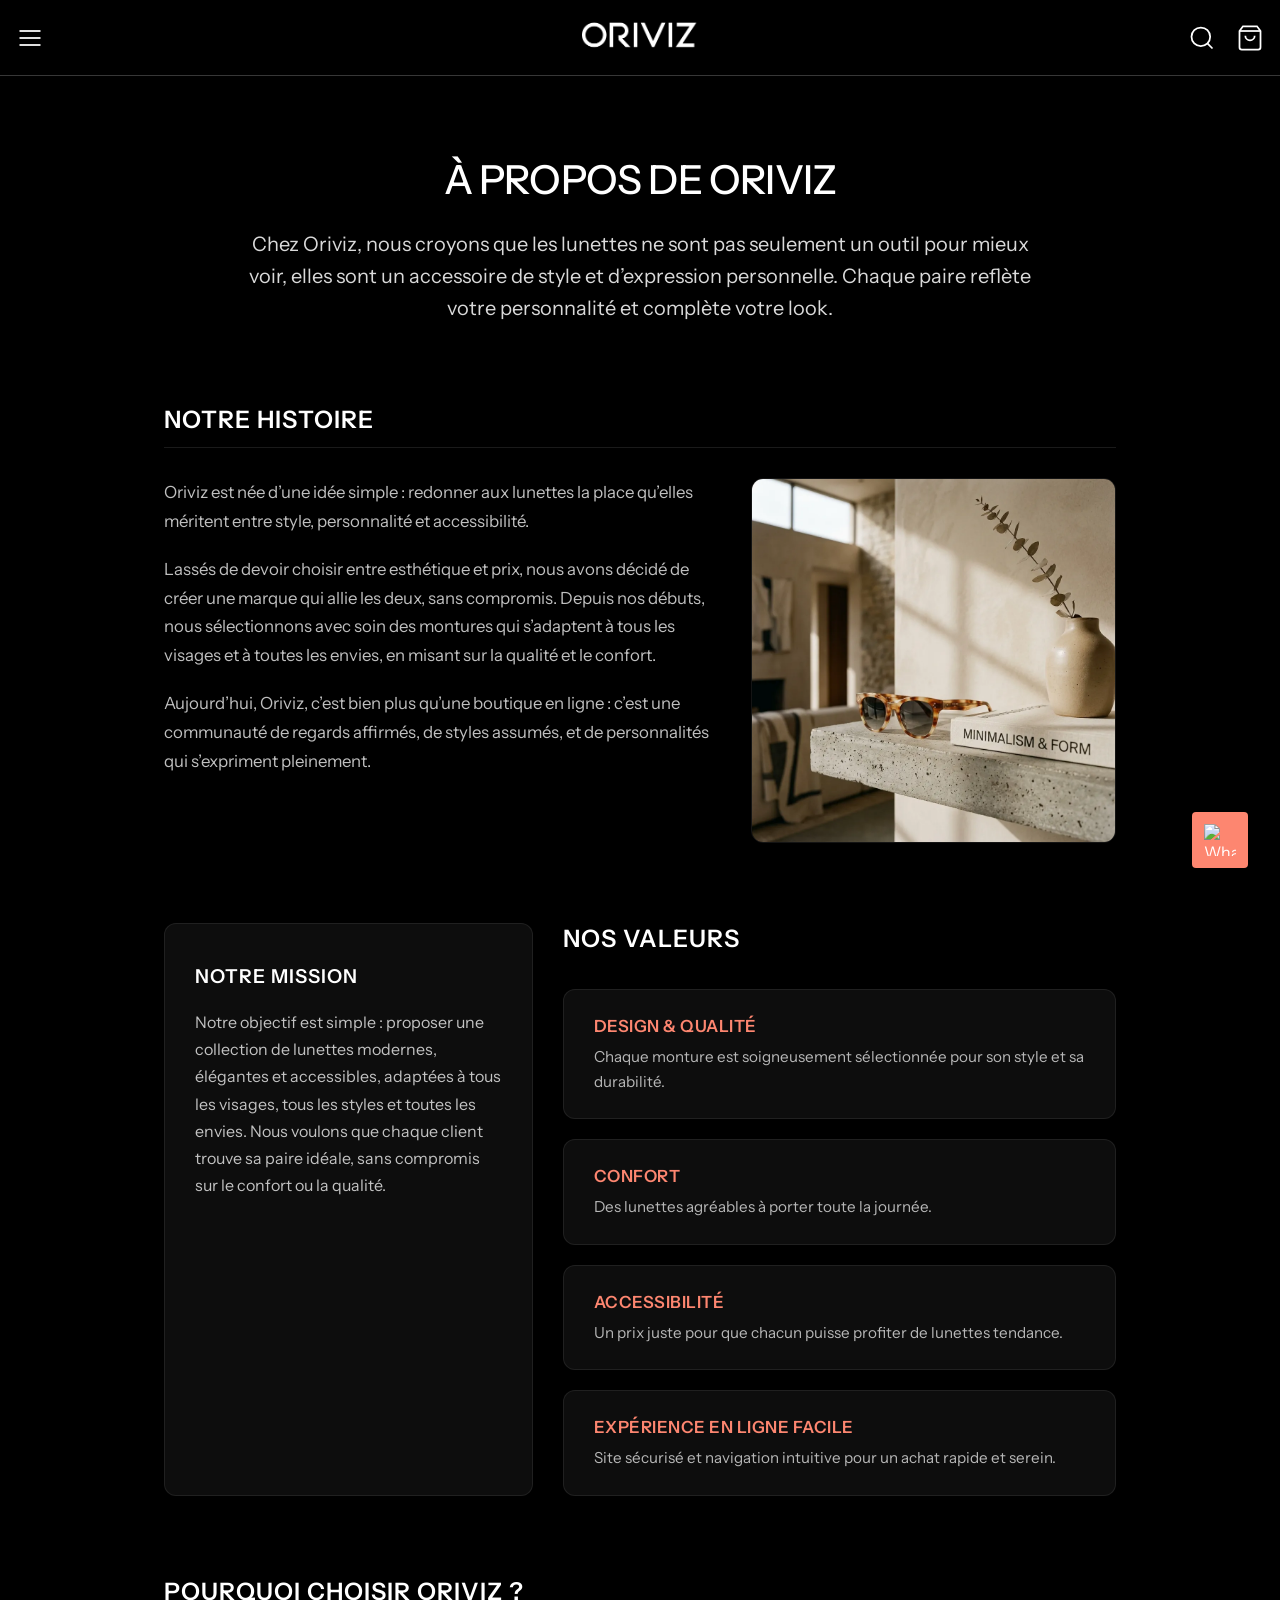
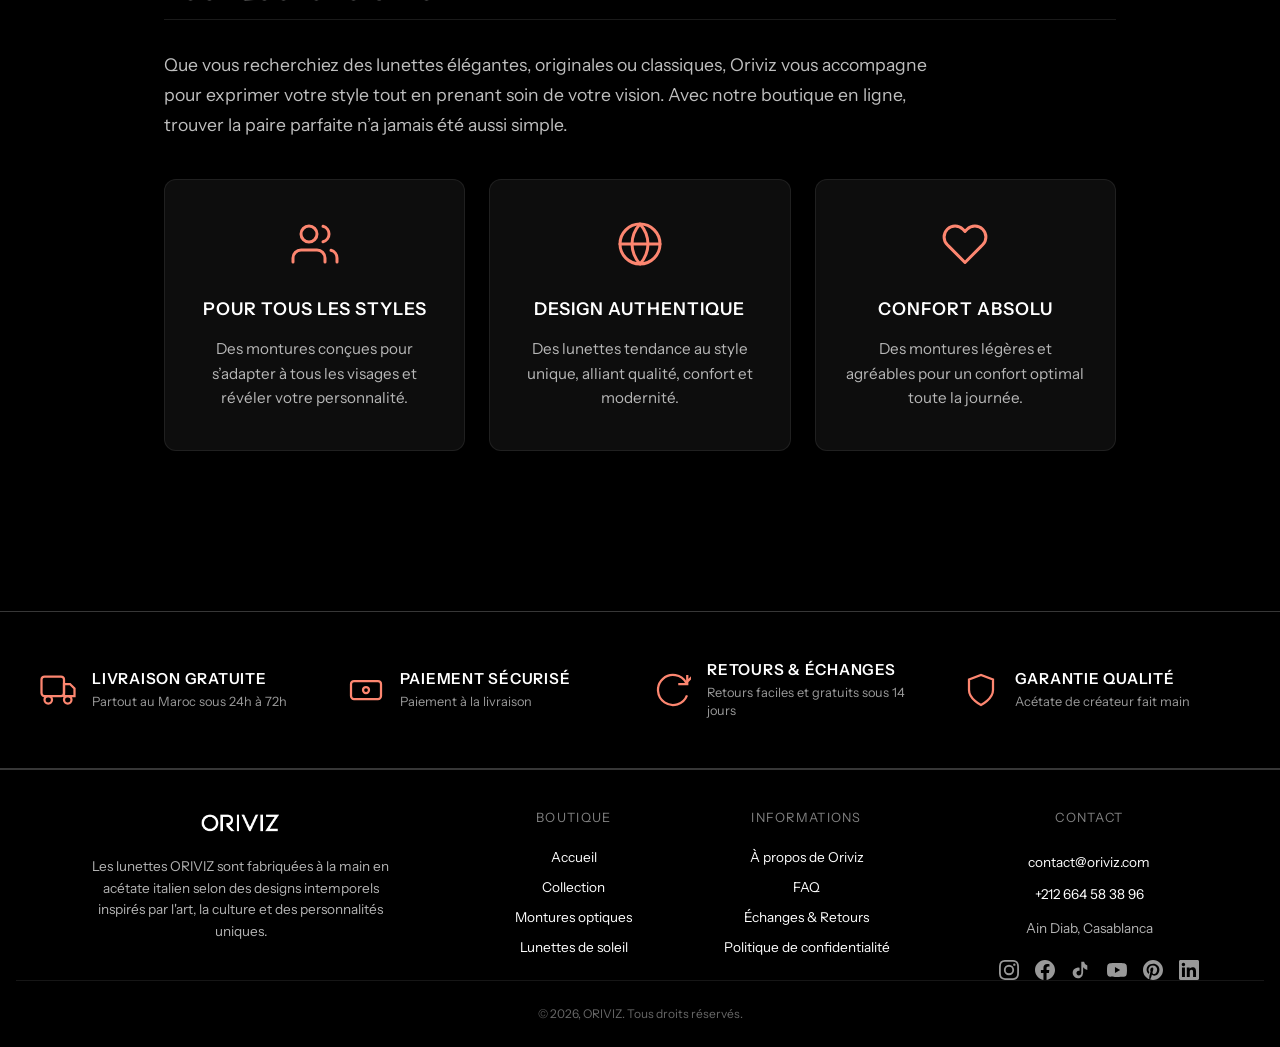
==== commit 796d66ac: "feat: add reassurance banner to all pages + slim mobile header" ====
--- a/about.html
+++ b/about.html
@@ -2,6 +2,15 @@
 <html lang="fr">
 <head>
   <meta charset="UTF-8">
+  <!-- Google tag (gtag.js) — Google Analytics GA4 -->
+  <script async src="https://www.googletagmanager.com/gtag/js?id=G-B187VV1RZ8"></script>
+  <script>
+    window.dataLayer = window.dataLayer || [];
+    function gtag(){dataLayer.push(arguments);}
+    gtag('js', new Date());
+    gtag('config', 'G-B187VV1RZ8');
+  </script>
+  <meta name="google-site-verification" content="adWeaHa-6d7JbkkgLvf3y-_S7iyGTeIRB60GRNZySuM" />
   <meta name="viewport" content="width=device-width, initial-scale=1.0">
   <title>À Propos d'ORIVIZ | Histoire de la Marque &amp; Artisanat Marocain</title>
   <meta name="description" content="Découvrez l'histoire d'ORIVIZ : une marque marocaine de lunettes haut de gamme, artisanales, inspirées par l'art, le design et la culture urbaine.">
@@ -243,7 +252,7 @@
   <!-- ====== MENU DRAWER ====== -->
   <aside class="menu-drawer" aria-label="Navigation menu">
     <div class="drawer-header">
-      <span style="font-size:0.85rem;">Menu</span>
+      
       <button id="btn-menu-close" class="drawer-close" aria-label="Close menu">
         <svg viewBox="0 0 24 24" stroke="currentColor" fill="none" stroke-width="1.5"><line x1="18" y1="6" x2="6" y2="18"/><line x1="6" y1="6" x2="18" y2="18"/></svg>
         Fermer
@@ -294,7 +303,7 @@
         <button id="search-close" style="font-size:0.85rem;opacity:0.6;">ÉCHAP</button>
       </div>
       <div id="search-results" class="search-results"></div>
-      <div class="search-close-hint">Appuyez sur ÉCHAP ou cliquez à l'extérieur pour fermer</div>
+      <div class="search-close-hint">Cliquez à l'extérieur pour fermer</div>
     </div>
   </div>
 
@@ -373,7 +382,7 @@
           
           <div class="history-side">
             <div class="about-brand-img-wrap">
-              <img src="/images/oriviz-brand.png" alt="Oriviz Brand" style="width: 100%; border-radius: 12px; display: block; border: 1px solid rgba(255,255,255,0.08);">
+              <img src="/images/oriviz-brand.webp" alt="Oriviz Brand" style="width: 100%; border-radius: 12px; display: block; border: 1px solid rgba(255,255,255,0.08);">
             </div>
           </div>
         </div>
@@ -457,6 +466,56 @@
     </div>
   </main>
 
+  <!-- ===== REASSURANCE BANNER ===== -->
+  <section class="reassurance-section">
+    <div class="reassurance-container">
+      <div class="reassurance-item">
+        <svg class="reassurance-icon" viewBox="0 0 24 24" fill="none" stroke="currentColor" stroke-width="1.5">
+          <rect x="1" y="3" width="15" height="13" rx="2" ry="2" />
+          <polygon points="16 8 20 8 23 11 23 16 16 16 16 8" />
+          <circle cx="5.5" cy="18.5" r="2.5" />
+          <circle cx="18.5" cy="18.5" r="2.5" />
+        </svg>
+        <div class="reassurance-content">
+          <h4>Livraison Gratuite</h4>
+          <p>Partout au Maroc sous 24h à 72h</p>
+        </div>
+      </div>
+      
+      <div class="reassurance-item">
+        <svg class="reassurance-icon" viewBox="0 0 24 24" fill="none" stroke="currentColor" stroke-width="1.5">
+          <rect x="2" y="6" width="20" height="12" rx="2" />
+          <circle cx="12" cy="12" r="2" />
+          <path d="M6 12h.01M18 12h.01" />
+        </svg>
+        <div class="reassurance-content">
+          <h4>Paiement Sécurisé</h4>
+          <p>Paiement à la livraison</p>
+        </div>
+      </div>
+      
+      <div class="reassurance-item">
+        <svg class="reassurance-icon" viewBox="0 0 24 24" fill="none" stroke="currentColor" stroke-width="1.5">
+          <path d="M21.5 2v6h-6M21.34 15.57a10 10 0 1 1-.57-8.38l5.67-5.67" />
+        </svg>
+        <div class="reassurance-content">
+          <h4>Retours &amp; Échanges</h4>
+          <p>Retours faciles et gratuits sous 14 jours</p>
+        </div>
+      </div>
+      
+      <div class="reassurance-item">
+        <svg class="reassurance-icon" viewBox="0 0 24 24" fill="none" stroke="currentColor" stroke-width="1.5">
+          <path d="M12 22s8-4 8-10V5l-8-3-8 3v7c0 6 8 10 8 10z" />
+        </svg>
+        <div class="reassurance-content">
+          <h4>Garantie Qualité</h4>
+          <p>Acétate de créateur fait main</p>
+        </div>
+      </div>
+    </div>
+  </section>
+
   <!-- ====== FOOTER ====== -->
   <footer class="site-footer">
     <div class="footer-grid">
--- a/css/style.css
+++ b/css/style.css
@@ -143,7 +143,7 @@
 }
 
 .logo-link img {
-  height: 54px;
+  height: 44px;
   width: auto;
   transition: opacity var(--transition-fast);
 }
@@ -636,7 +636,7 @@
 .marquee-track {
   display: flex;
   width: max-content;
-  animation: marquee-scroll 80s linear infinite;
+  animation: marquee-scroll 250s linear infinite;
 }
 
 .marquee-track span {
@@ -706,11 +706,13 @@
   position: relative;
   width: 100%;
   aspect-ratio: 16 / 9;
+  min-height: 420px;
 }
 
 @media (max-width: 767px) {
   .hero-slider {
     aspect-ratio: 4 / 5;
+    min-height: 520px;
   }
 }
 
@@ -729,12 +731,13 @@
   width: 100%;
   height: 100%;
   object-fit: cover;
+  object-position: center top;
 }
 
 .hero-overlay {
   position: absolute;
   inset: 0;
-  background: linear-gradient(to top, rgba(0,0,0,0.5) 0%, transparent 50%);
+  background: linear-gradient(to top, rgba(0,0,0,0.65) 0%, rgba(0,0,0,0.1) 50%, transparent 100%);
 }
 
 .hero-content {
@@ -743,11 +746,11 @@
   display: flex;
   flex-direction: column;
   align-items: center;
-  justify-content: center;
+  justify-content: flex-end;
   text-align: center;
-  padding: 24px;
+  padding: 48px 24px;
   z-index: 10;
-  background: rgba(0, 0, 0, 0.45);
+  background: transparent;
 }
 
 .hero-title {
@@ -794,15 +797,20 @@
 
 @media (max-width: 767px) {
   .hero-title {
-    font-size: 2.2rem;
+    font-size: 1.8rem;
+    margin-bottom: 12px;
   }
   .hero-desc {
-    font-size: 1rem;
-    margin-bottom: 24px;
+    font-size: 0.95rem;
+    margin-bottom: 20px;
   }
   .hero-cta-btn {
     padding: 12px 28px;
     font-size: 0.8rem;
+  }
+  .hero-content {
+    justify-content: flex-end;
+    padding-bottom: 40px;
   }
 }
 
@@ -890,6 +898,9 @@
   cursor: pointer;
   position: relative;
   overflow: hidden;
+  display: block;
+  color: inherit;
+  text-decoration: none;
 }
 
 .product-card-image {
@@ -919,6 +930,31 @@
 .product-card:hover .product-card-image .img-hover {
   opacity: 1;
 }
+
+/* Out of stock */
+.product-card.out-of-stock {
+  cursor: default;
+}
+.product-card.out-of-stock .product-card-image {
+  opacity: 0.6;
+}
+.out-of-stock-badge {
+  position: absolute;
+  top: 50%;
+  left: 50%;
+  transform: translate(-50%, -50%);
+  background: rgba(0, 0, 0, 0.75);
+  color: #fff;
+  font-size: 0.7rem;
+  font-weight: 600;
+  letter-spacing: 0.12em;
+  text-transform: uppercase;
+  padding: 6px 14px;
+  white-space: nowrap;
+  pointer-events: none;
+  border: 1px solid rgba(255, 255, 255, 0.3);
+}
+
 
 .product-card-info {
   padding: 1.25rem 1rem 1.5rem;
@@ -2020,7 +2056,7 @@
   max-width: 1200px;
   margin: 0 auto 2rem;
   display: flex;
-  justify-content: flex-end;
+  justify-content: space-between;
   align-items: center;
 }
 
@@ -2104,19 +2140,11 @@
   display: flex;
   align-items: center;
   justify-content: space-between;
-  flex-wrap: wrap;
   gap: 32px;
 }
 
-.virtual-tryon-content {
-  flex: 1 1 500px;
-  padding: 2.5rem 0;
-  display: flex;
-  flex-direction: column;
-  align-items: flex-start;
-  gap: 24px;
-}
-
+/* ── Desktop layout ── */
+/* Titre : colonne gauche, avant l'image */
 .virtual-tryon-title {
   font-size: 3.8rem;
   font-family: 'Instrument Sans', sans-serif;
@@ -2126,11 +2154,38 @@
   color: #ffffff;
   margin: 0;
   text-transform: none;
-}
-
+  flex: 1 1 300px;
+  padding: 2.5rem 0;
+  order: 1;
+}
+
+/* Image : milieu */
+.virtual-tryon-image {
+  flex: 0 0 500px;
+  display: flex;
+  justify-content: center;
+  align-items: flex-end;
+  height: 330px;
+  overflow: hidden;
+  position: relative;
+  order: 2;
+}
+
+.virtual-tryon-image img {
+  height: 100%;
+  width: 100%;
+  object-fit: cover;
+  margin-bottom: 0;
+}
+
+/* Bouton : colonne droite */
 .virtual-tryon-btn-wrapper {
   position: relative;
   display: inline-block;
+  flex: 1 1 200px;
+  display: flex;
+  justify-content: flex-end;
+  order: 3;
 }
 
 .virtual-tryon-btn {
@@ -2147,6 +2202,7 @@
   gap: 12px;
   transition: transform 0.25s, background-color 0.25s;
   box-shadow: 0 4px 15px rgba(0,0,0,0.15);
+  white-space: nowrap;
 }
 
 .virtual-tryon-btn:hover {
@@ -2197,7 +2253,48 @@
   opacity: 1;
 }
 
-@media (max-width: 768px) {
+/* ── Mobile : titre → image → bouton ── */
+@media (max-width: 991px) {
+  .virtual-tryon-container {
+    flex-direction: column;
+    align-items: center;
+    gap: 0;
+  }
+
+  /* 1. Titre */
+  .virtual-tryon-title {
+    font-size: 2.6rem;
+    line-height: 1.0;
+    letter-spacing: -0.03em;
+    flex: unset;
+    width: 100%;
+    text-align: center;
+    padding: 2rem 0 1.25rem;
+    order: 1;
+  }
+
+  /* 2. Image */
+  .virtual-tryon-image {
+    flex: unset;
+    width: 100%;
+    height: 250px;
+    order: 2;
+  }
+  .virtual-tryon-image img {
+    height: 100%;
+    width: auto;
+    object-fit: contain;
+    margin-bottom: 0;
+  }
+
+  /* 3. Bouton */
+  .virtual-tryon-btn-wrapper {
+    flex: unset;
+    order: 3;
+    justify-content: center;
+    padding: 1.75rem 0 2rem;
+  }
+
   .virtual-tryon-tooltip {
     left: 50%;
     top: calc(100% + 12px);
@@ -2213,56 +2310,18 @@
   }
 }
 
-.virtual-tryon-image {
-  flex: 0 0 500px;
-  display: flex;
-  justify-content: center;
-  align-items: flex-end;
-  height: 330px;
-  overflow: hidden;
-  position: relative;
-}
-
-.virtual-tryon-image img {
-  height: 100%;
-  width: 100%;
-  object-fit: cover;
-  margin-bottom: 0;
-}
-
-@media (max-width: 991px) {
-  .virtual-tryon-content {
-    padding: 2rem 0;
-    align-items: center;
-    text-align: center;
-  }
-  .virtual-tryon-title {
-    font-size: 2.6rem;
-    line-height: 1.0;
-    letter-spacing: -0.03em;
-  }
-  .virtual-tryon-image {
-    flex: 1 1 100%;
-    height: 250px;
-  }
-  .virtual-tryon-image img {
-    height: 100%;
-    width: auto;
-    object-fit: contain;
-    margin-bottom: 0;
-  }
-}
-
 @media (max-width: 480px) {
   .virtual-tryon-title {
     font-size: 2.1rem;
     line-height: 1.0;
   }
   .virtual-tryon-btn {
-    padding: 12px 28px;
-    font-size: 0.85rem;
-  }
-}
+    padding: 12px 20px;
+    font-size: 0.8rem;
+  }
+}
+
+
 
 /* ============================================
    BRAND STORY SECTION
@@ -2347,17 +2406,32 @@
     padding: 3.5rem 24px;
   }
   .brand-story-container {
-    flex-direction: column;
+    display: grid;
+    grid-template-columns: 1fr;
+    justify-items: center;
     text-align: center;
-    gap: 32px;
+    gap: 20px;
   }
   .brand-story-content {
-    flex: 1 1 100%;
-    max-width: 100%;
-  }
-  .brand-story-image-wrap {
-    flex: 1 1 100%;
+    display: contents;
+  }
+  .brand-story-container .ugc-title {
+    order: 1;
+    margin-bottom: 10px !important;
+  }
+  .brand-story-container .brand-story-text {
+    order: 2;
+    margin-bottom: 10px;
+  }
+  .brand-story-container .brand-story-image-wrap {
+    order: 3;
+    flex: unset;
     max-width: 280px;
+    margin-bottom: 10px;
+  }
+  .brand-story-container .brand-story-btn {
+    order: 4;
+    margin-top: 0 !important;
   }
 }
 
@@ -2378,9 +2452,15 @@
   justify-content: center;
   box-shadow: 0 4px 16px rgba(0, 0, 0, 0.25);
   z-index: 9999;
-  transition: transform 0.25s ease, background-color 0.25s ease;
+  transition: transform 0.25s ease, background-color 0.25s ease, opacity 0.25s ease, visibility 0.25s ease;
   cursor: pointer;
   text-decoration: none;
+}
+
+body.drawer-open #whatsapp-float {
+  opacity: 0;
+  visibility: hidden;
+  pointer-events: none;
 }
 
 #whatsapp-float:hover {
@@ -2404,3 +2484,98 @@
     height: 24px;
   }
 }
+
+@media (max-width: 767px) {
+  :root {
+    --header-height: 52px;
+  }
+  .header-inner {
+    padding: 0 0.75rem;
+    gap: 0;
+  }
+  .logo-link img {
+    height: 28px;
+  }
+  .header-btn {
+    padding: 0.3rem 0.4rem;
+  }
+  .header-btn svg {
+    width: 22px;
+    height: 22px;
+  }
+  .header-left,
+  .header-right {
+    gap: 0.25rem;
+  }
+  .ugc-title {
+    font-size: 1.4rem;
+  }
+}
+
+/* ============================================
+   REASSURANCE BANNER
+   ============================================ */
+.reassurance-section {
+  background-color: var(--color-bg);
+  border-top: var(--gridline-width) solid var(--border-color);
+  border-bottom: var(--gridline-width) solid var(--border-color);
+  padding: 3rem 24px;
+}
+
+.reassurance-container {
+  max-width: 1200px;
+  margin: 0 auto;
+  display: grid;
+  grid-template-columns: repeat(4, 1fr);
+  gap: 30px;
+}
+
+.reassurance-item {
+  display: flex;
+  align-items: center;
+  gap: 16px;
+}
+
+.reassurance-icon {
+  width: 36px;
+  height: 36px;
+  color: var(--color-accent);
+  flex-shrink: 0;
+}
+
+.reassurance-content h4 {
+  font-size: 0.95rem;
+  font-weight: 600;
+  text-transform: uppercase;
+  letter-spacing: 0.05em;
+  margin: 0 0 4px 0;
+  color: var(--color-text);
+}
+
+.reassurance-content p {
+  font-size: 0.8rem;
+  opacity: 0.6;
+  margin: 0;
+  line-height: 1.4;
+  color: var(--color-text);
+}
+
+@media (max-width: 991px) {
+  .reassurance-container {
+    grid-template-columns: repeat(2, 1fr);
+    gap: 40px 20px;
+  }
+}
+
+@media (max-width: 576px) {
+  .reassurance-container {
+    grid-template-columns: 1fr;
+    gap: 30px;
+  }
+  .reassurance-item {
+    justify-content: center;
+    text-align: center;
+    flex-direction: column;
+    gap: 12px;
+  }
+}
